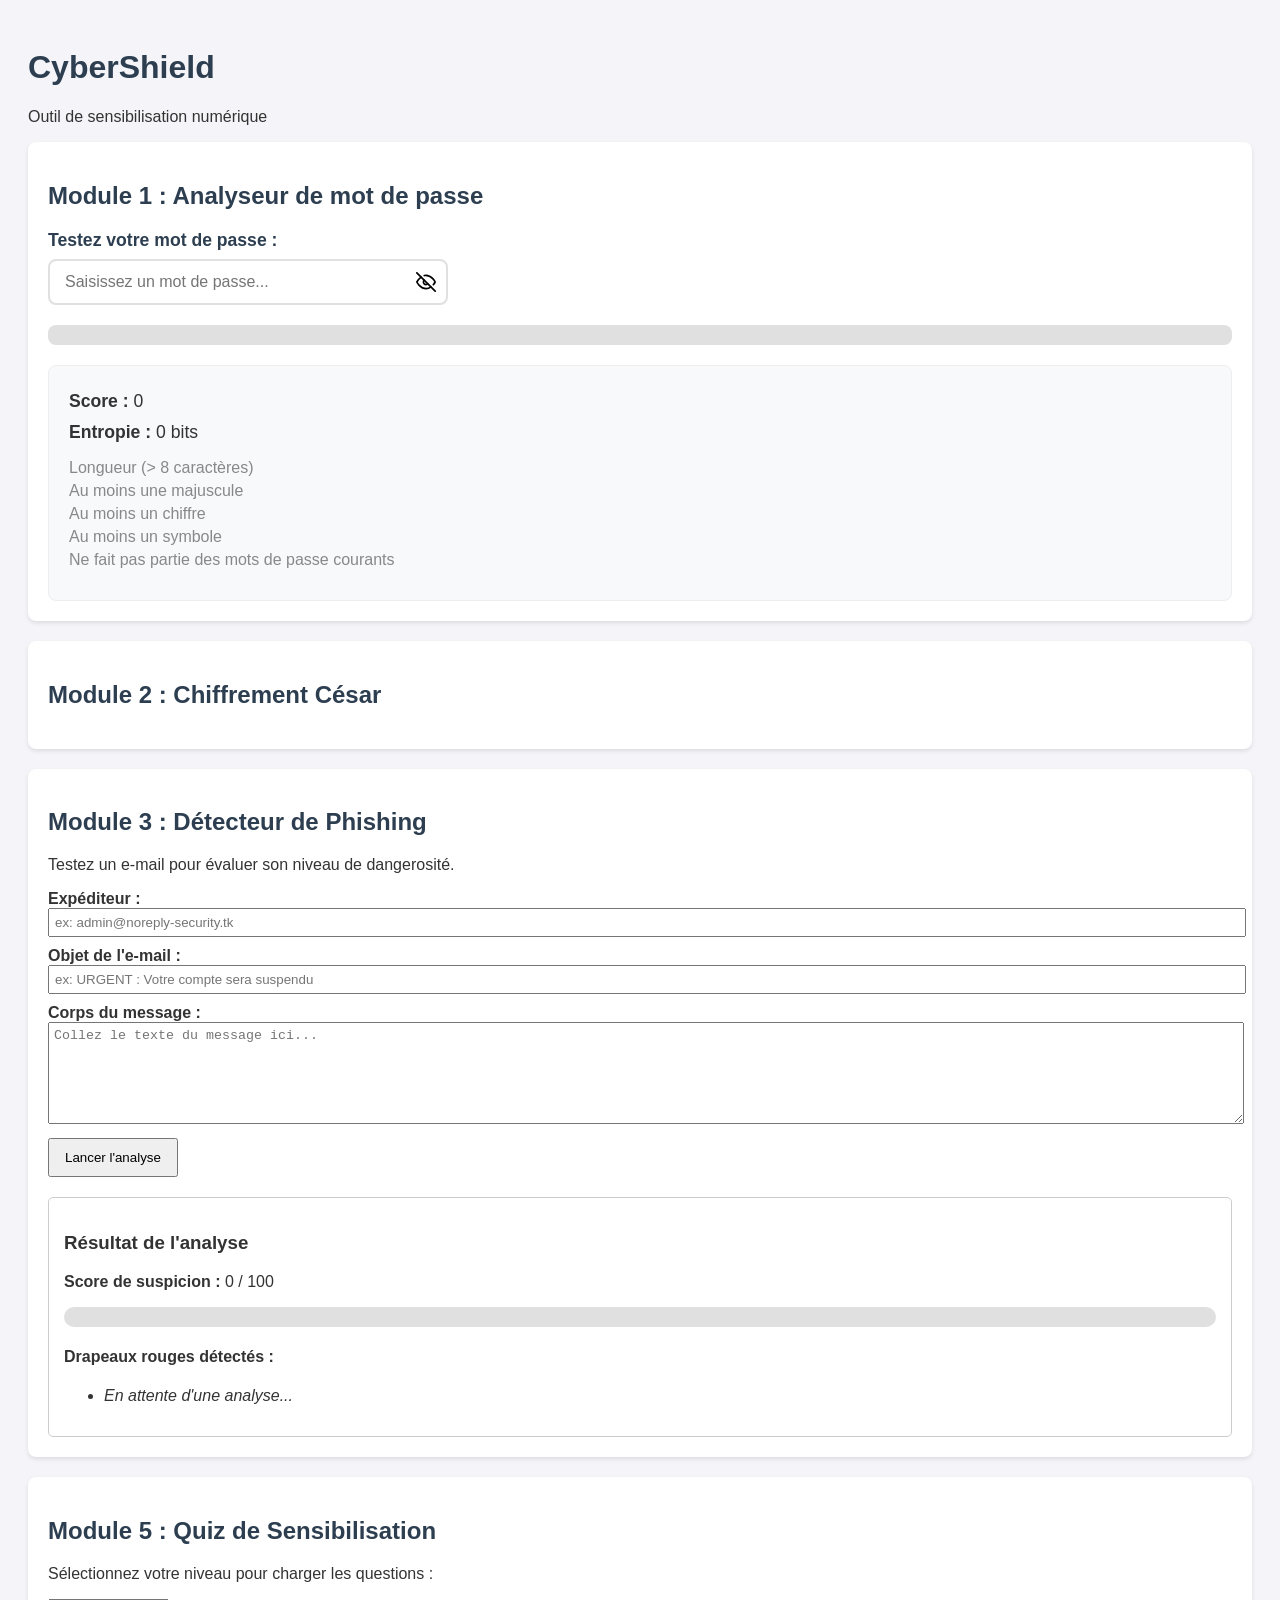
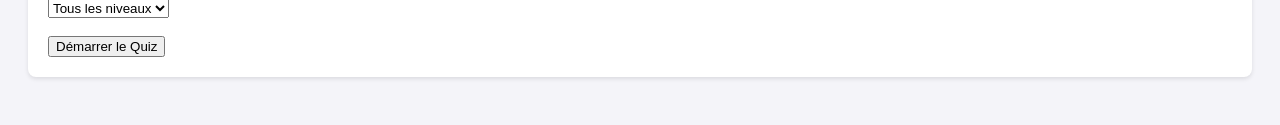
==== cybershield/index.html @ 8e313cd0 "push" ====
<!DOCTYPE html>
<html lang="fr">
<head>
    <meta charset="UTF-8">
    <meta name="viewport" content="width=device-width, initial-scale=1.0">
    <title>CyberShield - Projet Cybersécurité</title>
    <link rel="stylesheet" href="style.css">
</head>
<body>
    <header>
        <h1>CyberShield</h1>
        <p>Outil de sensibilisation numérique</p>
    </header>

    <main>
        <section id="module-password">
            <h2>Module 1 : Analyseur de mot de passe</h2>

<div class="input-group">
    <label for="password-input">Testez votre mot de passe :</label>
    <div class="password-wrapper">
        <input type="password" id="password-input" placeholder="Saisissez un mot de passe...">
        <button type="button" id="toggle-password" title="Afficher/Masquer le mot de passe">
    <svg id="icon-eye-closed" xmlns="http://www.w3.org/2000/svg" width="20" height="20" viewBox="0 0 24 24" fill="none" stroke="black" stroke-width="2" stroke-linecap="round" stroke-linejoin="round">
        <path d="M17.94 17.94A10.07 10.07 0 0 1 12 20c-7 0-11-8-11-8a18.45 18.45 0 0 1 5.06-5.94M9.9 4.24A9.12 9.12 0 0 1 12 4c7 0 11 8 11 8a18.5 18.5 0 0 1-2.16 3.19m-6.72-1.07a3 3 0 1 1-4.24-4.24"></path>
        <line x1="1" y1="1" x2="23" y2="23"></line>
    </svg>
    <svg id="icon-eye-open" class="hidden" xmlns="http://www.w3.org/2000/svg" width="20" height="20" viewBox="0 0 24 24" fill="none" stroke="black" stroke-width="2" stroke-linecap="round" stroke-linejoin="round">
        <path d="M1 12s4-8 11-8 11 8 11 8-4 8-11 8-11-8-11-8z"></path>
        <circle cx="12" cy="12" r="3"></circle>
    </svg>
</button>
    </div>
</div>

<div class="progress-container">
    <div id="password-progress" class="progress-bar"></div>
</div>

<div id="password-feedback">
    <p><strong>Score :</strong> <span id="score-display">0</span></p>
    <p><strong>Entropie :</strong> <span id="entropy-display">0</span> bits</p> <ul id="criteria-list">
        <li id="crit-length">Longueur (> 8 caractères)</li>
        <li id="crit-uppercase">Au moins une majuscule</li>
        <li id="crit-number">Au moins un chiffre</li>
        <li id="crit-symbol">Au moins un symbole</li>
        <li id="crit-blacklist">Ne fait pas partie des mots de passe courants</li>
    </ul>
</div>
            </section>

        <section id="module-cipher">
            <h2>Module 2 : Chiffrement César</h2>
            </section>

        <section id="module-phishing">
    <h2>Module 3 : Détecteur de Phishing</h2>
    <p>Testez un e-mail pour évaluer son niveau de dangerosité.</p>

    <div class="phishing-inputs">
        <div style="margin-bottom: 10px;">
            <label for="email-sender"><strong>Expéditeur :</strong></label><br>
            <input type="email" id="email-sender" placeholder="ex: admin@noreply-security.tk" style="width: 100%; padding: 5px;">
        </div>

        <div style="margin-bottom: 10px;">
            <label for="email-subject"><strong>Objet de l'e-mail :</strong></label><br>
            <input type="text" id="email-subject" placeholder="ex: URGENT : Votre compte sera suspendu" style="width: 100%; padding: 5px;">
        </div>

        <div style="margin-bottom: 10px;">
            <label for="email-body"><strong>Corps du message :</strong></label><br>
            <textarea id="email-body" rows="6" placeholder="Collez le texte du message ici..." style="width: 100%; padding: 5px;"></textarea>
        </div>

        <button id="btn-analyze-phishing" style="padding: 10px 15px; cursor: pointer;">Lancer l'analyse</button>
    </div>

    <div id="phishing-result" style="margin-top: 20px; padding: 15px; border: 1px solid #ccc; border-radius: 5px;">
        <h3>Résultat de l'analyse</h3>
        
        <p><strong>Score de suspicion :</strong> <span id="phishing-score-display">0</span> / 100</p>
        
        <div style="width: 100%; background-color: #e0e0e0; height: 20px; border-radius: 10px; margin-bottom: 15px;">
            <div id="phishing-score-bar" style="width: 0%; height: 100%; background-color: green; border-radius: 10px; transition: width 0.3s;"></div>
        </div>

        <h4>Drapeaux rouges détectés :</h4>
        <ul id="phishing-reasons-list">
            <li><em>En attente d'une analyse...</em></li>
        </ul>
    </div>
</section>

            <section id="module-quiz">
    <h2>Module 5 : Quiz de Sensibilisation</h2>
    
    <div id="quiz-setup">
        <p>Sélectionnez votre niveau pour charger les questions :</p>
        <select id="difficulty-select">
            <option value="tous">Tous les niveaux</option>
            <option value="facile">Facile</option>
            <option value="moyen">Moyen</option>
            <option value="difficile">Difficile</option>
        </select>
        <br><br>
        <button id="start-btn">Démarrer le Quiz</button>
    </div>

    <div id="quiz-game-area" style="display:none; border: 2px solid #333; padding: 20px; margin-top: 20px;">
        <div id="timer-display" style="font-weight: bold; font-size: 1.2em;">Temps : 15s</div>
        <h3 id="quiz-question">Chargement...</h3>
        <div id="quiz-options">
            </div>
    </div>

    <div id="quiz-results" style="display:none; background: #f0f0f0; padding: 20px; margin-top: 20px;">
        <h3>Résultat Final : <span id="final-score">0</span> pts</h3>
        <p id="recommendations" style="font-style: italic; color: blue;"></p>
        <h4>Top 5 des scores :</h4>
        <ul id="score-history"></ul>
        <button onclick="location.reload()">Recommencer</button>
    </div>
</section>
    </main>

    <script src="js/app.js"></script>
    <script src="js/password.js"></script>
    <script src="js/cipher.js"></script>
    <script src="js/phishing.js"></script>
</body>
</html>
---- cybershield/style.css ----
/* --- STYLES GÉNÉRAUX --- */
body {
    font-family: Arial, sans-serif;
    background-color: #f4f4f9;
    color: #333;
    padding: 20px;
}

section {
    background: white;
    padding: 20px;
    margin-bottom: 20px;
    border-radius: 8px;
    box-shadow: 0 2px 4px rgba(0,0,0,0.1);
}

h1, h2 {
    color: #2c3e50;
}

/* --- UTILITAIRES --- */
.hidden {
    display: none; /* Permet de masquer l'icône non utilisée en JS */
}

/* --- MODULE 1 : ANALYSEUR DE MOT DE PASSE --- */

/* Barre de progression [cite: 54] */
.progress-container {
    width: 100%;
    background-color: #e0e0e0;
    border-radius: 8px;
    height: 20px;
    margin: 15px 0;
    overflow: hidden;
}

.progress-bar {
    height: 100%;
    width: 0%; 
    transition: width 0.3s ease, background-color 0.3s ease;
}

/* Couleurs de la barre demandées par le sujet [cite: 54] */
.bg-red { background-color: #ff4d4d; }
.bg-orange { background-color: #ffa500; }
.bg-green { background-color: #4caf50; }

/* Interface de saisie */
.input-group {
    display: flex;
    flex-direction: column; 
    margin-bottom: 20px;
}

.input-group label {
    font-weight: bold;
    margin-bottom: 8px;
    color: #2c3e50;
    font-size: 1.1rem;
}

.password-wrapper {
    position: relative;
    width: 100%;
    max-width: 400px;
}

#password-input {
    width: 100%; 
    padding: 12px 40px 12px 15px; /* Espace à droite pour l'icône */
    font-size: 16px;
    border: 2px solid #e0e0e0;
    border-radius: 8px;
    transition: all 0.3s ease;
    box-sizing: border-box; /* Évite que le padding n'élargisse le champ */
}

#password-input:focus {
    outline: none;
    border-color: #3498db;
    box-shadow: 0 0 8px rgba(52, 152, 219, 0.3);
}

/* Bouton de l'œil (SVG) */
#toggle-password {
    position: absolute;
    right: 12px;
    top: 50%;
    transform: translateY(-50%);
    background: none;
    border: none;
    cursor: pointer;
    display: flex;
    align-items: center;
    justify-content: center;
    padding: 0;
}

#toggle-password svg {
    stroke: #000; /* Force l'icône en noir pur */
    transition: stroke 0.2s;
}

#toggle-password:hover svg {
    stroke: #3498db; /* Devient bleu au survol */
}

/* Zone de résultats et critères  */
#password-feedback {
    margin-top: 20px;
    background-color: #f8f9fa;
    padding: 15px 20px;
    border-radius: 8px;
    border: 1px solid #eee;
}

#password-feedback p {
    margin: 10px 0;
    font-size: 1.1rem;
}

#criteria-list {
    list-style-type: none;
    padding: 0;
}

#criteria-list li {
    color: #888;
    margin-bottom: 5px;
    transition: color 0.3s;
}

/* Validation visuelle des critères  */
#criteria-list li.valid {
    color: #4caf50;
    font-weight: bold;
}

/* --- MODULE 4 : DASHBOARD DE VEILLE --- */
.dashboard-header {
    display: flex;
    justify-content: space-between;
    align-items: center;
    flex-wrap: wrap;
    gap: 15px;
    margin-bottom: 20px;
    padding: 15px;
    background-color: #f8f9fa;
    border-radius: 8px;
    border: 1px solid #eee;
}

.alert-level {
    font-weight: bold;
    font-size: 1.1rem;
}

.badge {
    padding: 5px 10px;
    border-radius: 12px;
    color: white;
    font-size: 0.9rem;
    margin-left: 10px;
}

/* Zone de filtres et recherche */
.dashboard-controls {
    display: flex;
    gap: 10px;
}

.dashboard-controls input, .dashboard-controls select {
    padding: 8px 12px;
    border: 1px solid #ccc;
    border-radius: 4px;
    font-size: 14px;
}

/* Grille des articles */
.news-grid {
    display: grid;
    grid-template-columns: repeat(auto-fill, minmax(300px, 1fr));
    gap: 20px;
}

/* Style d'une "carte" article (générée plus tard en JS) */
.news-card {
    border: 1px solid #e0e0e0;
    border-radius: 8px;
    padding: 15px;
    background: white;
    box-shadow: 0 2px 5px rgba(0,0,0,0.05);
    display: flex;
    flex-direction: column;
}

.news-card h3 {
    font-size: 1.1rem;
    margin-top: 0;
    color: #2c3e50;
}

.news-meta {
    font-size: 0.85rem;
    color: #7f8c8d;
    margin-bottom: 10px;
    display: flex;
    justify-content: space-between;
}

.news-card p {
    font-size: 0.95rem;
    color: #555;
    flex-grow: 1; /* Permet d'aligner les liens en bas */
}

.news-card a {
    display: inline-block;
    margin-top: 10px;
    color: #3498db;
    text-decoration: none;
    font-weight: bold;
}

/* Badge "Nouveau" pour les articles récents (Bonus Module 4) */
.badge-new {
    background-color: #e74c3c;
    color: white;
    padding: 3px 8px;
    border-radius: 12px;
    font-size: 0.75rem;
    font-weight: bold;
    margin-left: 10px;
    vertical-align: middle;
    display: inline-block;
}
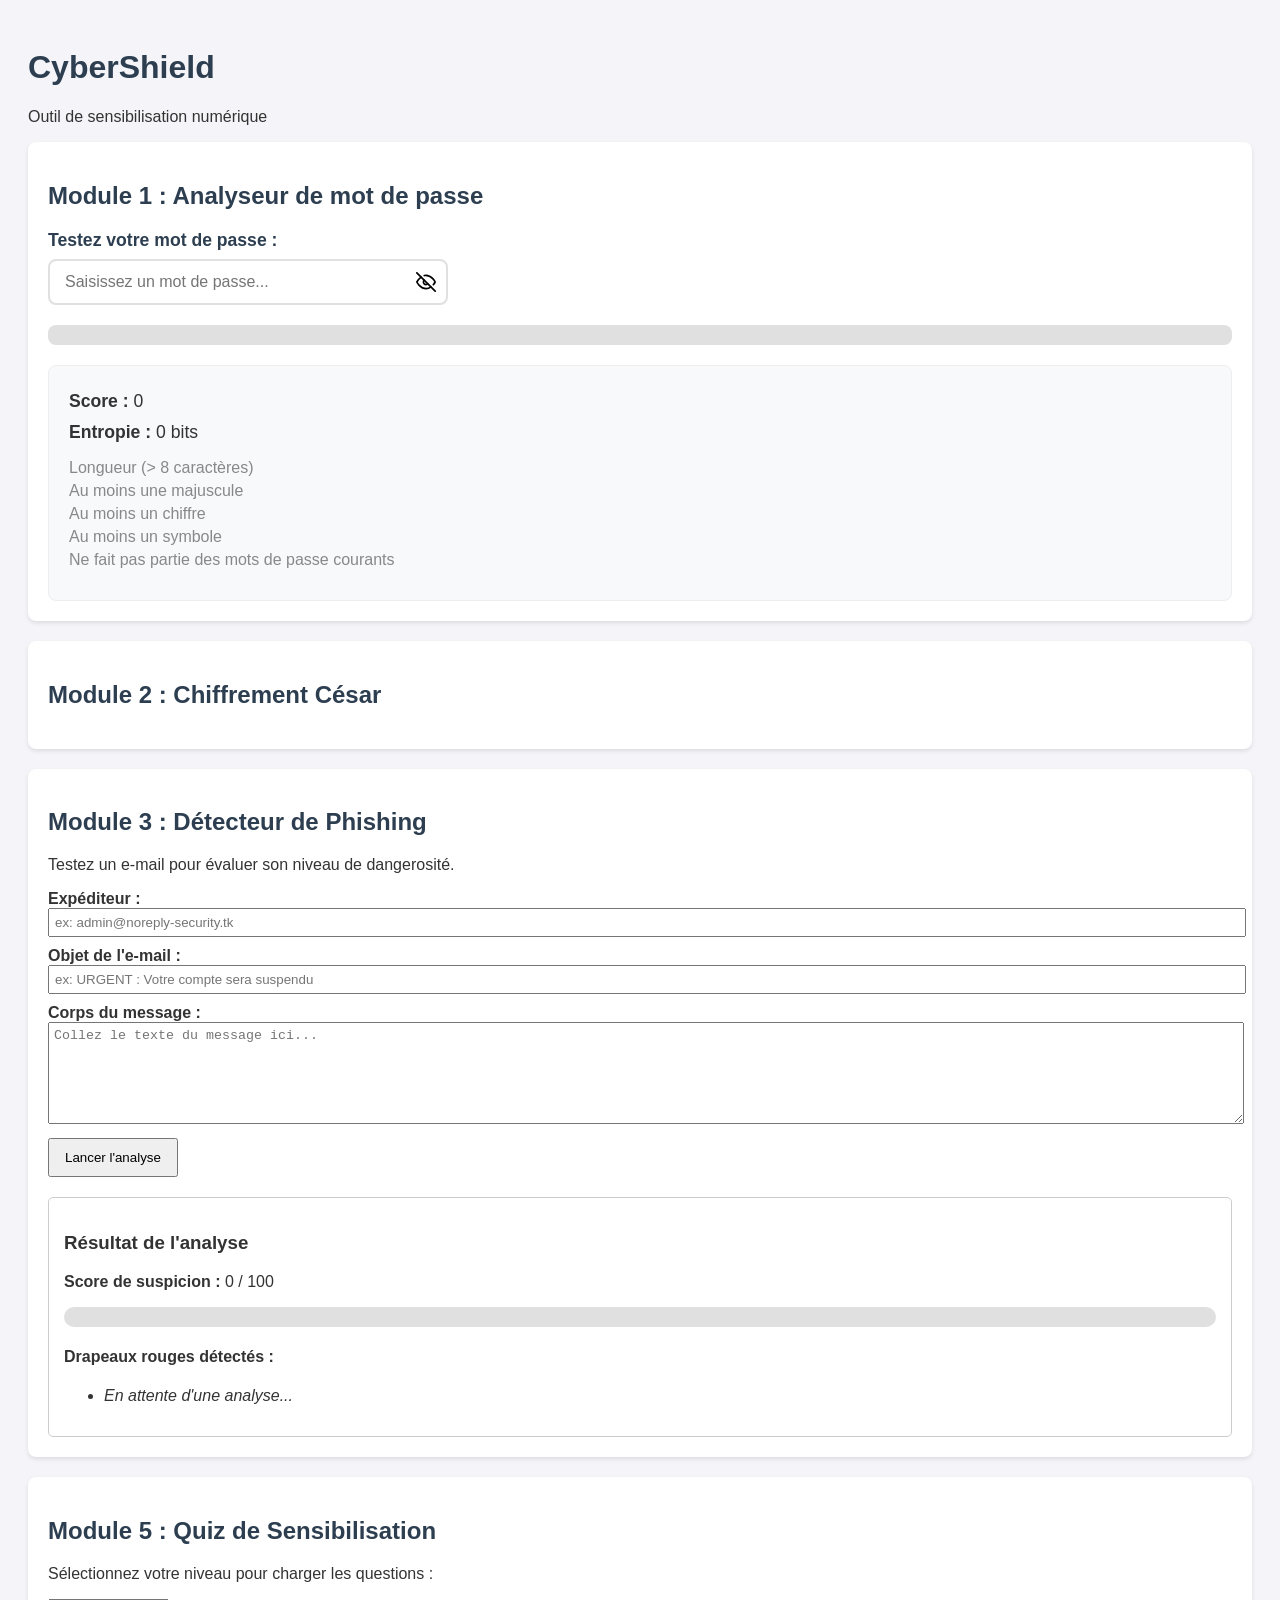
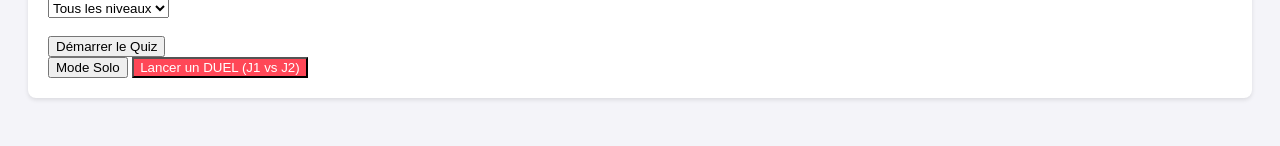
==== commit df3544ec: "push" ====
--- a/cybershield/index.html
+++ b/cybershield/index.html
@@ -114,6 +114,13 @@
             </div>
     </div>
 
+    <div id="quiz-setup">
+    <button id="start-btn">Mode Solo</button>
+    <button onclick="startDuel(document.getElementById('difficulty-select').value)" style="background-color: #ff4757; color: white;">
+        Lancer un DUEL (J1 vs J2)
+    </button>
+</div>
+
     <div id="quiz-results" style="display:none; background: #f0f0f0; padding: 20px; margin-top: 20px;">
         <h3>Résultat Final : <span id="final-score">0</span> pts</h3>
         <p id="recommendations" style="font-style: italic; color: blue;"></p>
@@ -127,6 +134,8 @@
     <script src="js/app.js"></script>
     <script src="js/password.js"></script>
     <script src="js/cipher.js"></script>
-    <script src="js/phishing.js"></script>
+    <script src="js/phishingg.js"></script>
+    <script src="js/quiz-data.js"></script>
+<script src="js/quiz.js"></script>
 </body>
 </html>
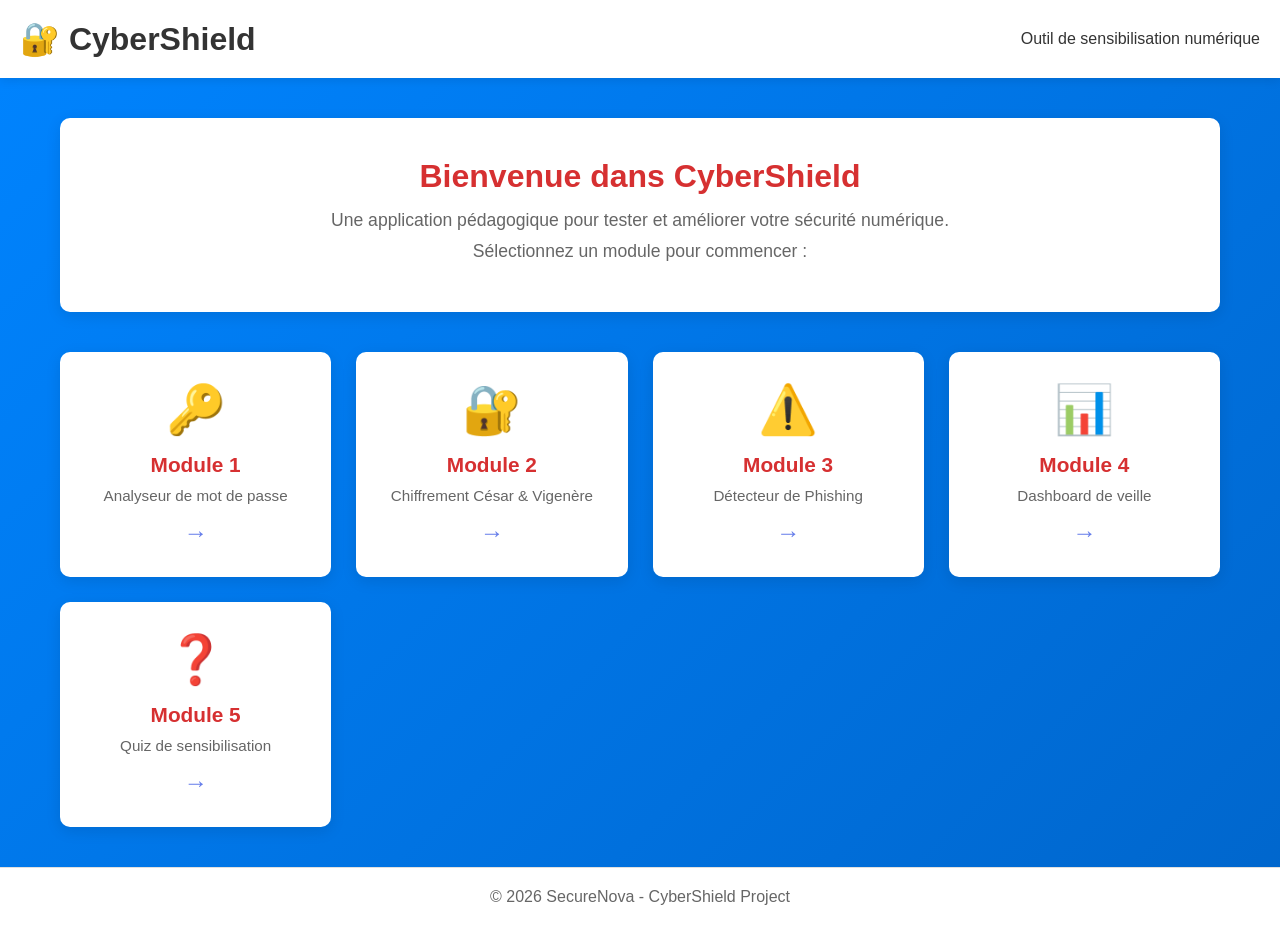
==== commit a2d31f8f: "Changing the visual and adding cipher html" ====
--- a/cybershield/index.html
+++ b/cybershield/index.html
@@ -3,139 +3,62 @@
 <head>
     <meta charset="UTF-8">
     <meta name="viewport" content="width=device-width, initial-scale=1.0">
-    <title>CyberShield - Projet Cybersécurité</title>
+    <title>CyberShield - Accueil</title>
     <link rel="stylesheet" href="style.css">
 </head>
 <body>
     <header>
-        <h1>CyberShield</h1>
+        <h1>🔐 CyberShield</h1>
         <p>Outil de sensibilisation numérique</p>
     </header>
 
-    <main>
-        <section id="module-password">
-            <h2>Module 1 : Analyseur de mot de passe</h2>
+    <main class="home-container">
+        <section class="welcome-section">
+            <h2>Bienvenue dans CyberShield</h2>
+            <p>Une application pédagogique pour tester et améliorer votre sécurité numérique.</p>
+            <p>Sélectionnez un module pour commencer :</p>
+        </section>
 
-<div class="input-group">
-    <label for="password-input">Testez votre mot de passe :</label>
-    <div class="password-wrapper">
-        <input type="password" id="password-input" placeholder="Saisissez un mot de passe...">
-        <button type="button" id="toggle-password" title="Afficher/Masquer le mot de passe">
-    <svg id="icon-eye-closed" xmlns="http://www.w3.org/2000/svg" width="20" height="20" viewBox="0 0 24 24" fill="none" stroke="black" stroke-width="2" stroke-linecap="round" stroke-linejoin="round">
-        <path d="M17.94 17.94A10.07 10.07 0 0 1 12 20c-7 0-11-8-11-8a18.45 18.45 0 0 1 5.06-5.94M9.9 4.24A9.12 9.12 0 0 1 12 4c7 0 11 8 11 8a18.5 18.5 0 0 1-2.16 3.19m-6.72-1.07a3 3 0 1 1-4.24-4.24"></path>
-        <line x1="1" y1="1" x2="23" y2="23"></line>
-    </svg>
-    <svg id="icon-eye-open" class="hidden" xmlns="http://www.w3.org/2000/svg" width="20" height="20" viewBox="0 0 24 24" fill="none" stroke="black" stroke-width="2" stroke-linecap="round" stroke-linejoin="round">
-        <path d="M1 12s4-8 11-8 11 8 11 8-4 8-11 8-11-8-11-8z"></path>
-        <circle cx="12" cy="12" r="3"></circle>
-    </svg>
-</button>
-    </div>
-</div>
+        <section class="modules-grid">
+            <a href="password.html" class="module-card">
+                <div class="module-icon">🔑</div>
+                <h3>Module 1</h3>
+                <p>Analyseur de mot de passe</p>
+                <span class="module-arrow">→</span>
+            </a>
 
-<div class="progress-container">
-    <div id="password-progress" class="progress-bar"></div>
-</div>
+            <a href="cipher.html" class="module-card">
+                <div class="module-icon">🔐</div>
+                <h3>Module 2</h3>
+                <p>Chiffrement César & Vigenère</p>
+                <span class="module-arrow">→</span>
+            </a>
 
-<div id="password-feedback">
-    <p><strong>Score :</strong> <span id="score-display">0</span></p>
-    <p><strong>Entropie :</strong> <span id="entropy-display">0</span> bits</p> <ul id="criteria-list">
-        <li id="crit-length">Longueur (> 8 caractères)</li>
-        <li id="crit-uppercase">Au moins une majuscule</li>
-        <li id="crit-number">Au moins un chiffre</li>
-        <li id="crit-symbol">Au moins un symbole</li>
-        <li id="crit-blacklist">Ne fait pas partie des mots de passe courants</li>
-    </ul>
-</div>
-            </section>
+            <a href="phishing.html" class="module-card">
+                <div class="module-icon">⚠️</div>
+                <h3>Module 3</h3>
+                <p>Détecteur de Phishing</p>
+                <span class="module-arrow">→</span>
+            </a>
 
-        <section id="module-cipher">
-            <h2>Module 2 : Chiffrement César</h2>
-            </section>
+            <a href="dashboard.html" class="module-card">
+                <div class="module-icon">📊</div>
+                <h3>Module 4</h3>
+                <p>Dashboard de veille</p>
+                <span class="module-arrow">→</span>
+            </a>
 
-        <section id="module-phishing">
-    <h2>Module 3 : Détecteur de Phishing</h2>
-    <p>Testez un e-mail pour évaluer son niveau de dangerosité.</p>
-
-    <div class="phishing-inputs">
-        <div style="margin-bottom: 10px;">
-            <label for="email-sender"><strong>Expéditeur :</strong></label><br>
-            <input type="email" id="email-sender" placeholder="ex: admin@noreply-security.tk" style="width: 100%; padding: 5px;">
-        </div>
-
-        <div style="margin-bottom: 10px;">
-            <label for="email-subject"><strong>Objet de l'e-mail :</strong></label><br>
-            <input type="text" id="email-subject" placeholder="ex: URGENT : Votre compte sera suspendu" style="width: 100%; padding: 5px;">
-        </div>
-
-        <div style="margin-bottom: 10px;">
-            <label for="email-body"><strong>Corps du message :</strong></label><br>
-            <textarea id="email-body" rows="6" placeholder="Collez le texte du message ici..." style="width: 100%; padding: 5px;"></textarea>
-        </div>
-
-        <button id="btn-analyze-phishing" style="padding: 10px 15px; cursor: pointer;">Lancer l'analyse</button>
-    </div>
-
-    <div id="phishing-result" style="margin-top: 20px; padding: 15px; border: 1px solid #ccc; border-radius: 5px;">
-        <h3>Résultat de l'analyse</h3>
-        
-        <p><strong>Score de suspicion :</strong> <span id="phishing-score-display">0</span> / 100</p>
-        
-        <div style="width: 100%; background-color: #e0e0e0; height: 20px; border-radius: 10px; margin-bottom: 15px;">
-            <div id="phishing-score-bar" style="width: 0%; height: 100%; background-color: green; border-radius: 10px; transition: width 0.3s;"></div>
-        </div>
-
-        <h4>Drapeaux rouges détectés :</h4>
-        <ul id="phishing-reasons-list">
-            <li><em>En attente d'une analyse...</em></li>
-        </ul>
-    </div>
-</section>
-
-            <section id="module-quiz">
-    <h2>Module 5 : Quiz de Sensibilisation</h2>
-    
-    <div id="quiz-setup">
-        <p>Sélectionnez votre niveau pour charger les questions :</p>
-        <select id="difficulty-select">
-            <option value="tous">Tous les niveaux</option>
-            <option value="facile">Facile</option>
-            <option value="moyen">Moyen</option>
-            <option value="difficile">Difficile</option>
-        </select>
-        <br><br>
-        <button id="start-btn">Démarrer le Quiz</button>
-    </div>
-
-    <div id="quiz-game-area" style="display:none; border: 2px solid #333; padding: 20px; margin-top: 20px;">
-        <div id="timer-display" style="font-weight: bold; font-size: 1.2em;">Temps : 15s</div>
-        <h3 id="quiz-question">Chargement...</h3>
-        <div id="quiz-options">
-            </div>
-    </div>
-
-    <div id="quiz-setup">
-    <button id="start-btn">Mode Solo</button>
-    <button onclick="startDuel(document.getElementById('difficulty-select').value)" style="background-color: #ff4757; color: white;">
-        Lancer un DUEL (J1 vs J2)
-    </button>
-</div>
-
-    <div id="quiz-results" style="display:none; background: #f0f0f0; padding: 20px; margin-top: 20px;">
-        <h3>Résultat Final : <span id="final-score">0</span> pts</h3>
-        <p id="recommendations" style="font-style: italic; color: blue;"></p>
-        <h4>Top 5 des scores :</h4>
-        <ul id="score-history"></ul>
-        <button onclick="location.reload()">Recommencer</button>
-    </div>
-</section>
+            <a href="quiz.html" class="module-card">
+                <div class="module-icon">❓</div>
+                <h3>Module 5</h3>
+                <p>Quiz de sensibilisation</p>
+                <span class="module-arrow">→</span>
+            </a>
+        </section>
     </main>
 
-    <script src="js/app.js"></script>
-    <script src="js/password.js"></script>
-    <script src="js/cipher.js"></script>
-    <script src="js/phishingg.js"></script>
-    <script src="js/quiz-data.js"></script>
-<script src="js/quiz.js"></script>
+    <footer>
+        <p>&copy; 2026 SecureNova - CyberShield Project</p>
+    </footer>
 </body>
 </html>
--- a/cybershield/style.css
+++ b/cybershield/style.css
@@ -1,237 +1,518 @@
-/* --- STYLES GÉNÉRAUX --- */
+* {
+    margin: 0;
+    padding: 0;
+    box-sizing: border-box;
+}
+
 body {
-    font-family: Arial, sans-serif;
-    background-color: #f4f4f9;
+    font-family: 'Segoe UI', Tahoma, Geneva, Verdana, sans-serif;
+    background: linear-gradient(135deg, #0084ff 0%, #0066cc 100%);
     color: #333;
+    min-height: 100vh;
+    display: flex;
+    flex-direction: column;
+}
+
+/* ========== HEADER ========== */
+header {
+    background: white;
+    box-shadow: 0 2px 10px rgba(0,0,0,0.1);
     padding: 20px;
-}
-
-section {
-    background: white;
-    padding: 20px;
-    margin-bottom: 20px;
+    display: flex;
+    justify-content: space-between;
+    align-items: center;
+    flex-wrap: wrap;
+    gap: 20px;
+}
+
+.header-content h1 {
+    color: #d63031;
+    font-size: 2.5em;
+    margin-bottom: 5px;
+}
+
+.header-content p {
+    color: #666;
+    font-size: 0.95em;
+}
+
+.btn-home {
+    padding: 10px 20px;
+    background-color: #667eea;
+    color: white;
+    text-decoration: none;
+    border-radius: 5px;
+    transition: all 0.3s ease;
+    font-weight: bold;
+}
+
+.btn-home:hover {
+    background-color: #764ba2;
+    transform: translateY(-2px);
+}
+
+/* ========== MAIN ========== */
+main {
+    flex: 1;
+    padding: 40px 20px;
+    max-width: 1200px;
+    margin: 0 auto;
+    width: 100%;
+}
+
+/* ========== HOME PAGE ========== */
+.home-container {
+    animation: fadeIn 0.5s ease-in;
+}
+
+.welcome-section {
+    background: white;
+    padding: 40px;
+    border-radius: 10px;
+    text-align: center;
+    margin-bottom: 40px;
+    box-shadow: 0 4px 15px rgba(0,0,0,0.1);
+}
+
+.welcome-section h2 {
+    color: #d63031;
+    font-size: 2em;
+    margin-bottom: 15px;
+}
+
+.welcome-section p {
+    color: #666;
+    font-size: 1.1em;
+    margin-bottom: 10px;
+}
+
+.modules-grid {
+    display: grid;
+    grid-template-columns: repeat(auto-fit, minmax(250px, 1fr));
+    gap: 25px;
+}
+
+.module-card {
+    background: white;
+    padding: 30px;
+    border-radius: 10px;
+    text-decoration: none;
+    color: inherit;
+    box-shadow: 0 4px 15px rgba(0,0,0,0.1);
+    transition: all 0.3s ease;
+    display: flex;
+    flex-direction: column;
+    align-items: center;
+    text-align: center;
+    position: relative;
+    overflow: hidden;
+}
+
+.module-card::before {
+    content: '';
+    position: absolute;
+    top: 0;
+    left: -100%;
+    width: 100%;
+    height: 100%;
+    background: linear-gradient(90deg, transparent, rgba(255,255,255,0.3), transparent);
+    transition: left 0.5s ease;
+}
+
+.module-card:hover {
+    transform: translateY(-10px);
+    box-shadow: 0 8px 25px rgba(0,0,0,0.15);
+}
+
+.module-card:hover::before {
+    left: 100%;
+}
+
+.module-icon {
+    font-size: 3em;
+    margin-bottom: 15px;
+}
+
+.module-card h3 {
+    color: #d63031;
+    margin-bottom: 10px;
+    font-size: 1.3em;
+}
+
+.module-card p {
+    color: #666;
+    font-size: 0.95em;
+    margin-bottom: 15px;
+}
+
+.module-arrow {
+    color: #667eea;
+    font-size: 1.5em;
+    font-weight: bold;
+    transition: transform 0.3s ease;
+}
+
+.module-card:hover .module-arrow {
+    transform: translateX(5px);
+}
+
+/* ========== MODULE PAGE ========== */
+.module-container {
+    background: white;
+    padding: 40px;
+    border-radius: 10px;
+    box-shadow: 0 4px 15px rgba(0,0,0,0.1);
+    animation: slideUp 0.5s ease-in;
+}
+
+.module-container h2 {
+    color: #d63031;
+    font-size: 2em;
+    margin-bottom: 30px;
+    border-bottom: 3px solid #667eea;
+    padding-bottom: 15px;
+}
+
+/* ========== CIPHER TABS ========== */
+.cipher-tabs {
+    display: flex;
+    gap: 10px;
+    margin-bottom: 30px;
+    border-bottom: 2px solid #e0e0e0;
+}
+
+.tab-btn {
+    padding: 12px 25px;
+    background: transparent;
+    border: none;
+    border-bottom: 3px solid transparent;
+    cursor: pointer;
+    font-size: 1em;
+    font-weight: bold;
+    color: #666;
+    transition: all 0.3s ease;
+}
+
+.tab-btn:hover {
+    color: #667eea;
+}
+
+.tab-btn.active {
+    color: #d63031;
+    border-bottom-color: #d63031;
+}
+
+.tab-content {
+    display: none;
+    animation: fadeIn 0.3s ease-in;
+}
+
+.tab-content.active {
+    display: block;
+}
+
+.tab-content h3 {
+    color: #333;
+    margin-bottom: 15px;
+    font-size: 1.4em;
+}
+
+.tab-content > p {
+    color: #666;
+    margin-bottom: 25px;
+    font-size: 0.95em;
+}
+
+/* ========== FORM GROUPS ========== */
+.input-group,
+.form-group {
+    display: flex;
+    flex-direction: column;
+    margin-bottom: 25px;
+}
+
+.input-group label,
+.form-group label {
+    font-weight: bold;
+    margin-bottom: 8px;
+    color: #333;
+    font-size: 1em;
+}
+
+#password-input,
+#caesar-message,
+#caesar-shift,
+#vigenere-message,
+#vigenere-key {
+    padding: 12px 15px;
+    font-size: 16px;
+    border: 2px solid #e0e0e0;
     border-radius: 8px;
-    box-shadow: 0 2px 4px rgba(0,0,0,0.1);
-}
-
-h1, h2 {
-    color: #2c3e50;
-}
-
-/* --- UTILITAIRES --- */
-.hidden {
-    display: none; /* Permet de masquer l'icône non utilisée en JS */
-}
-
-/* --- MODULE 1 : ANALYSEUR DE MOT DE PASSE --- */
-
-/* Barre de progression [cite: 54] */
+    transition: all 0.3s ease;
+    font-family: inherit;
+}
+
+#password-input:focus,
+#caesar-message:focus,
+#caesar-shift:focus,
+#vigenere-message:focus,
+#vigenere-key:focus {
+    outline: none;
+    border-color: #667eea;
+    box-shadow: 0 0 8px rgba(102, 126, 234, 0.3);
+}
+
+textarea {
+    resize: vertical;
+    min-height: 100px;
+}
+
+/* ========== PROGRESS BAR ========== */
 .progress-container {
     width: 100%;
     background-color: #e0e0e0;
     border-radius: 8px;
-    height: 20px;
-    margin: 15px 0;
+    height: 25px;
+    margin: 20px 0;
     overflow: hidden;
 }
 
 .progress-bar {
     height: 100%;
-    width: 0%; 
+    width: 0%;
     transition: width 0.3s ease, background-color 0.3s ease;
-}
-
-/* Couleurs de la barre demandées par le sujet [cite: 54] */
-.bg-red { background-color: #ff4d4d; }
-.bg-orange { background-color: #ffa500; }
-.bg-green { background-color: #4caf50; }
-
-/* Interface de saisie */
-.input-group {
+    border-radius: 8px;
+}
+
+.bg-red { background: linear-gradient(90deg, #ff6b6b, #d63031); }
+.bg-orange { background: linear-gradient(90deg, #ffa500, #ff8c00); }
+.bg-green { background: linear-gradient(90deg, #51cf66, #2f9e44); }
+
+/* ========== FEEDBACK & RESULTS ========== */
+#password-feedback,
+.result-box,
+.bruteforce-box {
+    margin-top: 30px;
+    background-color: #f8f9fa;
+    padding: 20px;
+    border-radius: 8px;
+    border-left: 4px solid #667eea;
+}
+
+#password-feedback p,
+.result-box p,
+.bruteforce-box p {
+    margin: 12px 0;
+    font-size: 1em;
+    color: #333;
+}
+
+#password-feedback h4,
+.result-box h4,
+.bruteforce-box h4 {
+    color: #d63031;
+    margin-bottom: 12px;
+    font-size: 1.1em;
+}
+
+#criteria-list {
+    list-style: none;
+    padding: 0;
+    margin-top: 15px;
+}
+
+#criteria-list li {
+    color: #999;
+    margin: 8px 0;
+    padding-left: 20px;
+    position: relative;
+    transition: color 0.3s ease;
+}
+
+#criteria-list li::before {
+    content: '○';
+    position: absolute;
+    left: 0;
+    color: #d63031;
+}
+
+#criteria-list li.valid {
+    color: #27ae60;
+    font-weight: bold;
+}
+
+#criteria-list li.valid::before {
+    content: '✓';
+    color: #27ae60;
+}
+
+#caesar-output,
+#vigenere-output {
+    background: white;
+    padding: 15px;
+    border-radius: 5px;
+    border: 1px solid #ddd;
+    word-break: break-all;
+    font-family: 'Courier New', monospace;
+    min-height: 50px;
+    color: #667eea;
+    font-weight: bold;
+}
+
+/* ========== BUTTONS ========== */
+.button-group {
     display: flex;
-    flex-direction: column; 
-    margin-bottom: 20px;
-}
-
-.input-group label {
-    font-weight: bold;
-    margin-bottom: 8px;
-    color: #2c3e50;
-    font-size: 1.1rem;
-}
-
-.password-wrapper {
-    position: relative;
+    gap: 15px;
+    margin: 20px 0;
+    flex-wrap: wrap;
+}
+
+.btn-action {
+    padding: 12px 25px;
+    border: none;
+    border-radius: 8px;
+    font-size: 1em;
+    font-weight: bold;
+    cursor: pointer;
+    transition: all 0.3s ease;
+    flex: 1;
+    min-width: 150px;
+}
+
+.btn-encrypt {
+    background: linear-gradient(135deg, #667eea, #764ba2);
+    color: white;
+}
+
+.btn-encrypt:hover {
+    transform: translateY(-3px);
+    box-shadow: 0 5px 15px rgba(102, 126, 234, 0.4);
+}
+
+.btn-decrypt {
+    background: linear-gradient(135deg, #f093fb, #f5576c);
+    color: white;
+}
+
+.btn-decrypt:hover {
+    transform: translateY(-3px);
+    box-shadow: 0 5px 15px rgba(245, 87, 108, 0.4);
+}
+
+#caesar-bruteforce-btn {
+    background: linear-gradient(135deg, #4facfe, #00f2fe);
+    color: white;
     width: 100%;
-    max-width: 400px;
-}
-
-#password-input {
-    width: 100%; 
-    padding: 12px 40px 12px 15px; /* Espace à droite pour l'icône */
-    font-size: 16px;
-    border: 2px solid #e0e0e0;
+}
+
+#caesar-bruteforce-btn:hover {
+    transform: translateY(-3px);
+    box-shadow: 0 5px 15px rgba(79, 172, 254, 0.4);
+}
+
+/* ========== BRUTEFORCE RESULTS ========== */
+#caesar-bruteforce-results {
+    margin-top: 20px;
+    display: grid;
+    grid-template-columns: repeat(auto-fit, minmax(250px, 1fr));
+    gap: 15px;
+}
+
+.bruteforce-item {
+    background: white;
+    padding: 15px;
     border-radius: 8px;
-    transition: all 0.3s ease;
-    box-sizing: border-box; /* Évite que le padding n'élargisse le champ */
-}
-
-#password-input:focus {
-    outline: none;
-    border-color: #3498db;
-    box-shadow: 0 0 8px rgba(52, 152, 219, 0.3);
-}
-
-/* Bouton de l'œil (SVG) */
-#toggle-password {
-    position: absolute;
-    right: 12px;
-    top: 50%;
-    transform: translateY(-50%);
-    background: none;
-    border: none;
-    cursor: pointer;
-    display: flex;
-    align-items: center;
-    justify-content: center;
-    padding: 0;
-}
-
-#toggle-password svg {
-    stroke: #000; /* Force l'icône en noir pur */
-    transition: stroke 0.2s;
-}
-
-#toggle-password:hover svg {
-    stroke: #3498db; /* Devient bleu au survol */
-}
-
-/* Zone de résultats et critères  */
-#password-feedback {
-    margin-top: 20px;
-    background-color: #f8f9fa;
-    padding: 15px 20px;
-    border-radius: 8px;
-    border: 1px solid #eee;
-}
-
-#password-feedback p {
-    margin: 10px 0;
-    font-size: 1.1rem;
-}
-
-#criteria-list {
-    list-style-type: none;
-    padding: 0;
-}
-
-#criteria-list li {
-    color: #888;
-    margin-bottom: 5px;
-    transition: color 0.3s;
-}
-
-/* Validation visuelle des critères  */
+    border-left: 4px solid #4facfe;
+    font-family: 'Courier New', monospace;
+    font-size: 0.9em;
+}
+
+.bruteforce-item strong {
+    color: #667eea;
+}
+
+.bruteforce-item code {
+    display: block;
+    margin-top: 8px;
+    word-break: break-all;
+    color: #333;
+}
+
+/* ========== FOOTER ========== */
+footer {
+    background: white;
+    text-align: center;
+    padding: 20px;
+    color: #666;
+    border-top: 1px solid #e0e0e0;
+    margin-top: auto;
+}
+
+footer p {
+    margin: 0;
+}
+
+/* ========== ANIMATIONS ========== */
+@keyframes fadeIn {
+    from {
+        opacity: 0;
+    }
+    to {
+        opacity: 1;
+    }
+}
+
+@keyframes slideUp {
+    from {
+        opacity: 0;
+        transform: translateY(30px);
+    }
+    to {
+        opacity: 1;
+        transform: translateY(0);
+    }
+}
+
+/* ========== RESPONSIVE ========== */
+@media (max-width: 768px) {
+    header {
+        flex-direction: column;
+        text-align: center;
+        gap: 15px;
+    }
+
+    .header-content h1 {
+        font-size: 2em;
+    }
+
+    .module-container {
+        padding: 20px;
+    }
+
+    .button-group {
+        flex-direction: column;
+    }
+
+    .btn-action {
+        min-width: 100%;
+    }
+
+    .modules-grid {
+        grid-template-columns: 1fr;
+    }
+
+    .cipher-tabs {
+        flex-direction: column;
+    }
+
+    .tab-btn {
+        width: 100%;
+        text-align: left;
+    }
+}
+
+/* Cette classe sera ajoutée en JS quand le critère sera respecté */
 #criteria-list li.valid {
     color: #4caf50;
     font-weight: bold;
-}
-
-/* --- MODULE 4 : DASHBOARD DE VEILLE --- */
-.dashboard-header {
-    display: flex;
-    justify-content: space-between;
-    align-items: center;
-    flex-wrap: wrap;
-    gap: 15px;
-    margin-bottom: 20px;
-    padding: 15px;
-    background-color: #f8f9fa;
-    border-radius: 8px;
-    border: 1px solid #eee;
-}
-
-.alert-level {
-    font-weight: bold;
-    font-size: 1.1rem;
-}
-
-.badge {
-    padding: 5px 10px;
-    border-radius: 12px;
-    color: white;
-    font-size: 0.9rem;
-    margin-left: 10px;
-}
-
-/* Zone de filtres et recherche */
-.dashboard-controls {
-    display: flex;
-    gap: 10px;
-}
-
-.dashboard-controls input, .dashboard-controls select {
-    padding: 8px 12px;
-    border: 1px solid #ccc;
-    border-radius: 4px;
-    font-size: 14px;
-}
-
-/* Grille des articles */
-.news-grid {
-    display: grid;
-    grid-template-columns: repeat(auto-fill, minmax(300px, 1fr));
-    gap: 20px;
-}
-
-/* Style d'une "carte" article (générée plus tard en JS) */
-.news-card {
-    border: 1px solid #e0e0e0;
-    border-radius: 8px;
-    padding: 15px;
-    background: white;
-    box-shadow: 0 2px 5px rgba(0,0,0,0.05);
-    display: flex;
-    flex-direction: column;
-}
-
-.news-card h3 {
-    font-size: 1.1rem;
-    margin-top: 0;
-    color: #2c3e50;
-}
-
-.news-meta {
-    font-size: 0.85rem;
-    color: #7f8c8d;
-    margin-bottom: 10px;
-    display: flex;
-    justify-content: space-between;
-}
-
-.news-card p {
-    font-size: 0.95rem;
-    color: #555;
-    flex-grow: 1; /* Permet d'aligner les liens en bas */
-}
-
-.news-card a {
-    display: inline-block;
-    margin-top: 10px;
-    color: #3498db;
-    text-decoration: none;
-    font-weight: bold;
-}
-
-/* Badge "Nouveau" pour les articles récents (Bonus Module 4) */
-.badge-new {
-    background-color: #e74c3c;
-    color: white;
-    padding: 3px 8px;
-    border-radius: 12px;
-    font-size: 0.75rem;
-    font-weight: bold;
-    margin-left: 10px;
-    vertical-align: middle;
-    display: inline-block;
 }
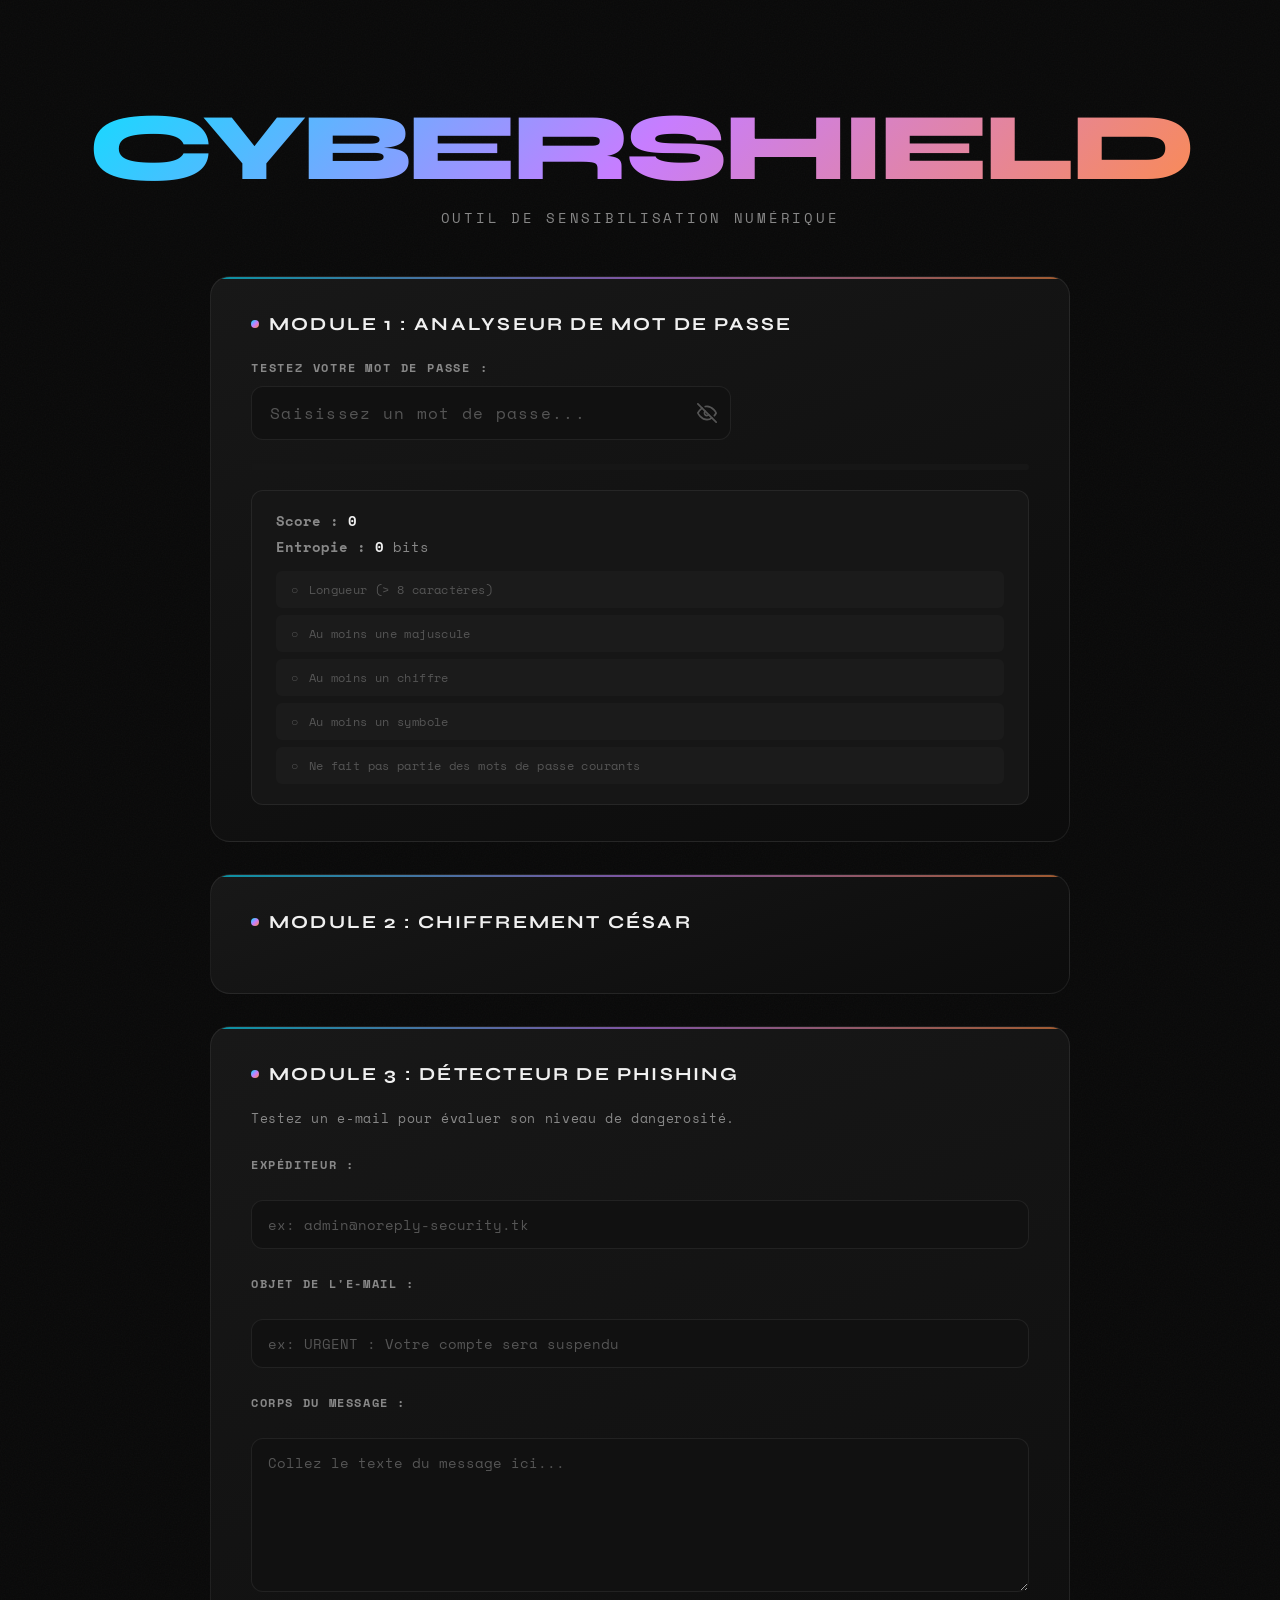
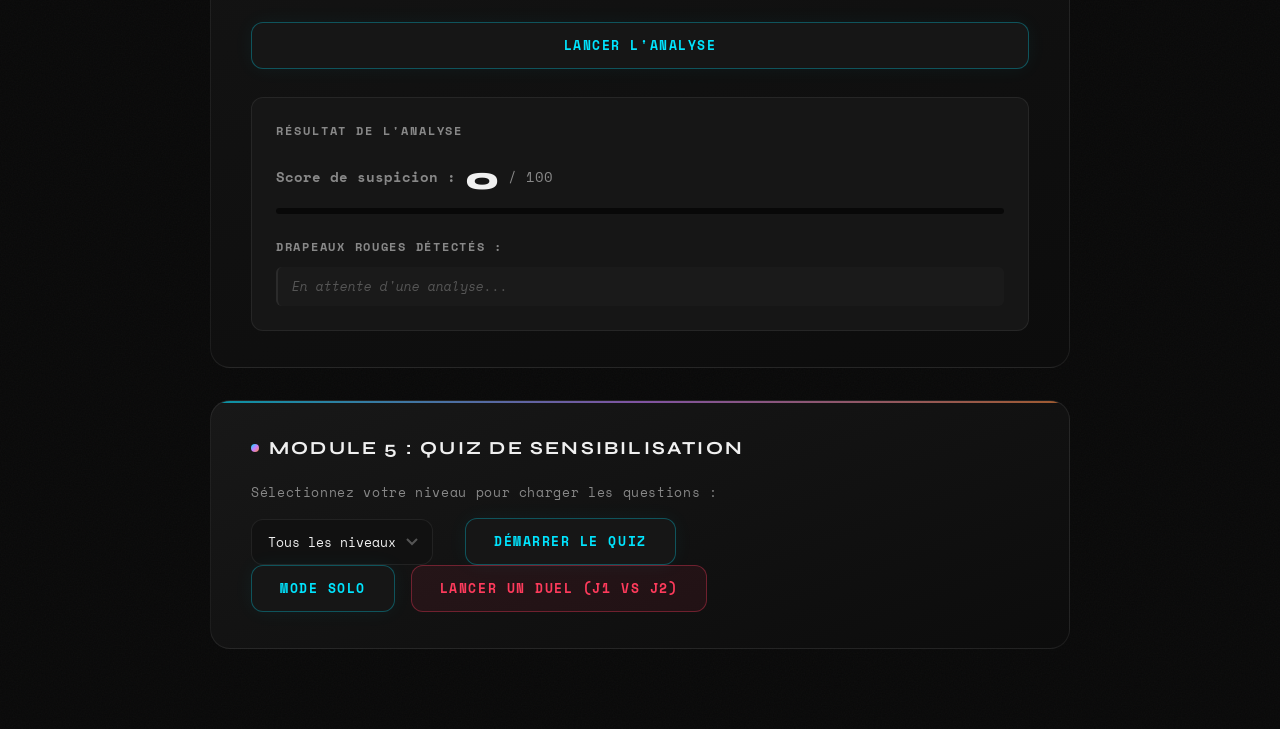
==== commit 7e55e9f1: "Merge pull request #3 from XXXXX-X-XXXXX/module5 Module5" ====
--- a/cybershield/index.html
+++ b/cybershield/index.html
@@ -3,62 +3,139 @@
 <head>
     <meta charset="UTF-8">
     <meta name="viewport" content="width=device-width, initial-scale=1.0">
-    <title>CyberShield - Accueil</title>
+    <title>CyberShield - Projet Cybersécurité</title>
     <link rel="stylesheet" href="style.css">
 </head>
 <body>
     <header>
-        <h1>🔐 CyberShield</h1>
+        <h1>CyberShield</h1>
         <p>Outil de sensibilisation numérique</p>
     </header>
 
-    <main class="home-container">
-        <section class="welcome-section">
-            <h2>Bienvenue dans CyberShield</h2>
-            <p>Une application pédagogique pour tester et améliorer votre sécurité numérique.</p>
-            <p>Sélectionnez un module pour commencer :</p>
-        </section>
+    <main>
+        <section id="module-password">
+            <h2>Module 1 : Analyseur de mot de passe</h2>
 
-        <section class="modules-grid">
-            <a href="password.html" class="module-card">
-                <div class="module-icon">🔑</div>
-                <h3>Module 1</h3>
-                <p>Analyseur de mot de passe</p>
-                <span class="module-arrow">→</span>
-            </a>
+<div class="input-group">
+    <label for="password-input">Testez votre mot de passe :</label>
+    <div class="password-wrapper">
+        <input type="password" id="password-input" placeholder="Saisissez un mot de passe...">
+        <button type="button" id="toggle-password" title="Afficher/Masquer le mot de passe">
+    <svg id="icon-eye-closed" xmlns="http://www.w3.org/2000/svg" width="20" height="20" viewBox="0 0 24 24" fill="none" stroke="black" stroke-width="2" stroke-linecap="round" stroke-linejoin="round">
+        <path d="M17.94 17.94A10.07 10.07 0 0 1 12 20c-7 0-11-8-11-8a18.45 18.45 0 0 1 5.06-5.94M9.9 4.24A9.12 9.12 0 0 1 12 4c7 0 11 8 11 8a18.5 18.5 0 0 1-2.16 3.19m-6.72-1.07a3 3 0 1 1-4.24-4.24"></path>
+        <line x1="1" y1="1" x2="23" y2="23"></line>
+    </svg>
+    <svg id="icon-eye-open" class="hidden" xmlns="http://www.w3.org/2000/svg" width="20" height="20" viewBox="0 0 24 24" fill="none" stroke="black" stroke-width="2" stroke-linecap="round" stroke-linejoin="round">
+        <path d="M1 12s4-8 11-8 11 8 11 8-4 8-11 8-11-8-11-8z"></path>
+        <circle cx="12" cy="12" r="3"></circle>
+    </svg>
+</button>
+    </div>
+</div>
 
-            <a href="cipher.html" class="module-card">
-                <div class="module-icon">🔐</div>
-                <h3>Module 2</h3>
-                <p>Chiffrement César & Vigenère</p>
-                <span class="module-arrow">→</span>
-            </a>
+<div class="progress-container">
+    <div id="password-progress" class="progress-bar"></div>
+</div>
 
-            <a href="phishing.html" class="module-card">
-                <div class="module-icon">⚠️</div>
-                <h3>Module 3</h3>
-                <p>Détecteur de Phishing</p>
-                <span class="module-arrow">→</span>
-            </a>
+<div id="password-feedback">
+    <p><strong>Score :</strong> <span id="score-display">0</span></p>
+    <p><strong>Entropie :</strong> <span id="entropy-display">0</span> bits</p> <ul id="criteria-list">
+        <li id="crit-length">Longueur (> 8 caractères)</li>
+        <li id="crit-uppercase">Au moins une majuscule</li>
+        <li id="crit-number">Au moins un chiffre</li>
+        <li id="crit-symbol">Au moins un symbole</li>
+        <li id="crit-blacklist">Ne fait pas partie des mots de passe courants</li>
+    </ul>
+</div>
+            </section>
 
-            <a href="dashboard.html" class="module-card">
-                <div class="module-icon">📊</div>
-                <h3>Module 4</h3>
-                <p>Dashboard de veille</p>
-                <span class="module-arrow">→</span>
-            </a>
+        <section id="module-cipher">
+            <h2>Module 2 : Chiffrement César</h2>
+            </section>
 
-            <a href="quiz.html" class="module-card">
-                <div class="module-icon">❓</div>
-                <h3>Module 5</h3>
-                <p>Quiz de sensibilisation</p>
-                <span class="module-arrow">→</span>
-            </a>
-        </section>
+        <section id="module-phishing">
+    <h2>Module 3 : Détecteur de Phishing</h2>
+    <p>Testez un e-mail pour évaluer son niveau de dangerosité.</p>
+
+    <div class="phishing-inputs">
+        <div style="margin-bottom: 10px;">
+            <label for="email-sender"><strong>Expéditeur :</strong></label><br>
+            <input type="email" id="email-sender" placeholder="ex: admin@noreply-security.tk" style="width: 100%; padding: 5px;">
+        </div>
+
+        <div style="margin-bottom: 10px;">
+            <label for="email-subject"><strong>Objet de l'e-mail :</strong></label><br>
+            <input type="text" id="email-subject" placeholder="ex: URGENT : Votre compte sera suspendu" style="width: 100%; padding: 5px;">
+        </div>
+
+        <div style="margin-bottom: 10px;">
+            <label for="email-body"><strong>Corps du message :</strong></label><br>
+            <textarea id="email-body" rows="6" placeholder="Collez le texte du message ici..." style="width: 100%; padding: 5px;"></textarea>
+        </div>
+
+        <button id="btn-analyze-phishing" style="padding: 10px 15px; cursor: pointer;">Lancer l'analyse</button>
+    </div>
+
+    <div id="phishing-result" style="margin-top: 20px; padding: 15px; border: 1px solid #ccc; border-radius: 5px;">
+        <h3>Résultat de l'analyse</h3>
+        
+        <p><strong>Score de suspicion :</strong> <span id="phishing-score-display">0</span> / 100</p>
+        
+        <div style="width: 100%; background-color: #e0e0e0; height: 20px; border-radius: 10px; margin-bottom: 15px;">
+            <div id="phishing-score-bar" style="width: 0%; height: 100%; background-color: green; border-radius: 10px; transition: width 0.3s;"></div>
+        </div>
+
+        <h4>Drapeaux rouges détectés :</h4>
+        <ul id="phishing-reasons-list">
+            <li><em>En attente d'une analyse...</em></li>
+        </ul>
+    </div>
+</section>
+
+            <section id="module-quiz">
+    <h2>Module 5 : Quiz de Sensibilisation</h2>
+    
+    <div id="quiz-setup">
+        <p>Sélectionnez votre niveau pour charger les questions :</p>
+        <select id="difficulty-select">
+            <option value="tous">Tous les niveaux</option>
+            <option value="facile">Facile</option>
+            <option value="moyen">Moyen</option>
+            <option value="difficile">Difficile</option>
+        </select>
+        <br><br>
+        <button id="start-btn">Démarrer le Quiz</button>
+    </div>
+
+    <div id="quiz-game-area" style="display:none; border: 2px solid #333; padding: 20px; margin-top: 20px;">
+        <div id="timer-display" style="font-weight: bold; font-size: 1.2em;">Temps : 15s</div>
+        <h3 id="quiz-question">Chargement...</h3>
+        <div id="quiz-options">
+            </div>
+    </div>
+
+    <div id="quiz-setup">
+    <button id="start-btn">Mode Solo</button>
+    <button onclick="startDuel(document.getElementById('difficulty-select').value)" style="background-color: #ff4757; color: white;">
+        Lancer un DUEL (J1 vs J2)
+    </button>
+</div>
+
+    <div id="quiz-results" style="display:none; background: #f0f0f0; padding: 20px; margin-top: 20px;">
+        <h3>Résultat Final : <span id="final-score">0</span> pts</h3>
+        <p id="recommendations" style="font-style: italic; color: blue;"></p>
+        <h4>Top 5 des scores :</h4>
+        <ul id="score-history"></ul>
+        <button onclick="location.reload()">Recommencer</button>
+    </div>
+</section>
     </main>
 
-    <footer>
-        <p>&copy; 2026 SecureNova - CyberShield Project</p>
-    </footer>
+    <script src="js/app.js"></script>
+    <script src="js/password.js"></script>
+    <script src="js/cipher.js"></script>
+    <script src="js/phishingg.js"></script>
+    <script src="js/quiz-data.js"></script>
+<script src="js/quiz.js"></script>
 </body>
 </html>
--- a/cybershield/style.css
+++ b/cybershield/style.css
@@ -1,518 +1,672 @@
-* {
-    margin: 0;
-    padding: 0;
-    box-sizing: border-box;
-}
+/* ================================================================
+   CYBERSHIELD — Design System
+   Inspiré du diapo : fond noir, typographie bold, accents irisés
+   ================================================================ */
+
+@import url('https://fonts.googleapis.com/css2?family=Syne:wght@400;700;800&family=Space+Mono:wght@400;700&display=swap');
+
+/* ── VARIABLES ─────────────────────────────────────────────────── */
+:root {
+  --bg-void:        #080808;
+  --bg-card:        #0f0f0f;
+  --bg-elevated:    #161616;
+  --bg-input:       #111111;
+
+  --border-subtle:  rgba(255,255,255,0.07);
+  --border-glow:    rgba(255,255,255,0.18);
+
+  --text-primary:   #f0f0f0;
+  --text-muted:     #555;
+  --text-dim:       #888;
+
+  /* Accents irisés tirés du visuel */
+  --accent-cyan:    #00e5ff;
+  --accent-violet:  #c77dff;
+  --accent-green:   #39ff88;
+  --accent-orange:  #ff8c42;
+  --accent-red:     #ff3b5c;
+
+  --gradient-iris:  linear-gradient(135deg, var(--accent-cyan) 0%, var(--accent-violet) 50%, var(--accent-orange) 100%);
+  --gradient-card:  linear-gradient(160deg, #181818 0%, #0c0c0c 100%);
+
+  --radius-sm: 6px;
+  --radius-md: 12px;
+  --radius-lg: 20px;
+
+  --font-display: 'Syne', sans-serif;
+  --font-mono:    'Space Mono', monospace;
+
+  --transition: 0.25s cubic-bezier(0.4, 0, 0.2, 1);
+}
+
+/* ── RESET & BASE ───────────────────────────────────────────────── */
+*, *::before, *::after { box-sizing: border-box; margin: 0; padding: 0; }
 
 body {
-    font-family: 'Segoe UI', Tahoma, Geneva, Verdana, sans-serif;
-    background: linear-gradient(135deg, #0084ff 0%, #0066cc 100%);
-    color: #333;
-    min-height: 100vh;
-    display: flex;
-    flex-direction: column;
-}
-
-/* ========== HEADER ========== */
+  font-family: var(--font-display);
+  background-color: var(--bg-void);
+  color: var(--text-primary);
+  padding: 40px 24px 80px;
+  min-height: 100vh;
+  /* Grain subtil */
+  background-image: url("data:image/svg+xml,%3Csvg xmlns='http://www.w3.org/2000/svg' width='300' height='300'%3E%3Cfilter id='n'%3E%3CfeTurbulence type='fractalNoise' baseFrequency='0.75' numOctaves='4' stitchTiles='stitch'/%3E%3C/filter%3E%3Crect width='300' height='300' filter='url(%23n)' opacity='0.03'/%3E%3C/svg%3E");
+}
+
+/* ── HEADER ─────────────────────────────────────────────────────── */
 header {
-    background: white;
-    box-shadow: 0 2px 10px rgba(0,0,0,0.1);
-    padding: 20px;
-    display: flex;
-    justify-content: space-between;
-    align-items: center;
-    flex-wrap: wrap;
-    gap: 20px;
-}
-
-.header-content h1 {
-    color: #d63031;
-    font-size: 2.5em;
-    margin-bottom: 5px;
-}
-
-.header-content p {
-    color: #666;
-    font-size: 0.95em;
-}
-
-.btn-home {
-    padding: 10px 20px;
-    background-color: #667eea;
-    color: white;
-    text-decoration: none;
-    border-radius: 5px;
-    transition: all 0.3s ease;
-    font-weight: bold;
-}
-
-.btn-home:hover {
-    background-color: #764ba2;
-    transform: translateY(-2px);
-}
-
-/* ========== MAIN ========== */
+  text-align: center;
+  padding: 60px 0 48px;
+}
+
+header h1 {
+  font-size: clamp(3rem, 8vw, 6rem);
+  font-weight: 800;
+  letter-spacing: -0.04em;
+  text-transform: uppercase;
+  background: var(--gradient-iris);
+  -webkit-background-clip: text;
+  -webkit-text-fill-color: transparent;
+  background-clip: text;
+  line-height: 1;
+}
+
+header p {
+  color: var(--text-dim);
+  font-family: var(--font-mono);
+  font-size: 0.85rem;
+  letter-spacing: 0.2em;
+  text-transform: uppercase;
+  margin-top: 12px;
+}
+
+/* ── SECTIONS / CARDS ───────────────────────────────────────────── */
 main {
-    flex: 1;
-    padding: 40px 20px;
-    max-width: 1200px;
-    margin: 0 auto;
-    width: 100%;
-}
-
-/* ========== HOME PAGE ========== */
-.home-container {
-    animation: fadeIn 0.5s ease-in;
-}
-
-.welcome-section {
-    background: white;
-    padding: 40px;
-    border-radius: 10px;
-    text-align: center;
-    margin-bottom: 40px;
-    box-shadow: 0 4px 15px rgba(0,0,0,0.1);
-}
-
-.welcome-section h2 {
-    color: #d63031;
-    font-size: 2em;
-    margin-bottom: 15px;
-}
-
-.welcome-section p {
-    color: #666;
-    font-size: 1.1em;
-    margin-bottom: 10px;
-}
-
-.modules-grid {
-    display: grid;
-    grid-template-columns: repeat(auto-fit, minmax(250px, 1fr));
-    gap: 25px;
-}
-
-.module-card {
-    background: white;
-    padding: 30px;
-    border-radius: 10px;
-    text-decoration: none;
-    color: inherit;
-    box-shadow: 0 4px 15px rgba(0,0,0,0.1);
-    transition: all 0.3s ease;
-    display: flex;
-    flex-direction: column;
-    align-items: center;
-    text-align: center;
-    position: relative;
-    overflow: hidden;
-}
-
-.module-card::before {
-    content: '';
-    position: absolute;
-    top: 0;
-    left: -100%;
-    width: 100%;
-    height: 100%;
-    background: linear-gradient(90deg, transparent, rgba(255,255,255,0.3), transparent);
-    transition: left 0.5s ease;
-}
-
-.module-card:hover {
-    transform: translateY(-10px);
-    box-shadow: 0 8px 25px rgba(0,0,0,0.15);
-}
-
-.module-card:hover::before {
-    left: 100%;
-}
-
-.module-icon {
-    font-size: 3em;
-    margin-bottom: 15px;
-}
-
-.module-card h3 {
-    color: #d63031;
-    margin-bottom: 10px;
-    font-size: 1.3em;
-}
-
-.module-card p {
-    color: #666;
-    font-size: 0.95em;
-    margin-bottom: 15px;
-}
-
-.module-arrow {
-    color: #667eea;
-    font-size: 1.5em;
-    font-weight: bold;
-    transition: transform 0.3s ease;
-}
-
-.module-card:hover .module-arrow {
-    transform: translateX(5px);
-}
-
-/* ========== MODULE PAGE ========== */
-.module-container {
-    background: white;
-    padding: 40px;
-    border-radius: 10px;
-    box-shadow: 0 4px 15px rgba(0,0,0,0.1);
-    animation: slideUp 0.5s ease-in;
-}
-
-.module-container h2 {
-    color: #d63031;
-    font-size: 2em;
-    margin-bottom: 30px;
-    border-bottom: 3px solid #667eea;
-    padding-bottom: 15px;
-}
-
-/* ========== CIPHER TABS ========== */
-.cipher-tabs {
-    display: flex;
-    gap: 10px;
-    margin-bottom: 30px;
-    border-bottom: 2px solid #e0e0e0;
-}
-
-.tab-btn {
-    padding: 12px 25px;
-    background: transparent;
-    border: none;
-    border-bottom: 3px solid transparent;
-    cursor: pointer;
-    font-size: 1em;
-    font-weight: bold;
-    color: #666;
-    transition: all 0.3s ease;
-}
-
-.tab-btn:hover {
-    color: #667eea;
-}
-
-.tab-btn.active {
-    color: #d63031;
-    border-bottom-color: #d63031;
-}
-
-.tab-content {
-    display: none;
-    animation: fadeIn 0.3s ease-in;
-}
-
-.tab-content.active {
-    display: block;
-}
-
-.tab-content h3 {
-    color: #333;
-    margin-bottom: 15px;
-    font-size: 1.4em;
-}
-
-.tab-content > p {
-    color: #666;
-    margin-bottom: 25px;
-    font-size: 0.95em;
-}
-
-/* ========== FORM GROUPS ========== */
-.input-group,
-.form-group {
-    display: flex;
-    flex-direction: column;
-    margin-bottom: 25px;
-}
-
-.input-group label,
-.form-group label {
-    font-weight: bold;
-    margin-bottom: 8px;
-    color: #333;
-    font-size: 1em;
-}
-
-#password-input,
-#caesar-message,
-#caesar-shift,
-#vigenere-message,
-#vigenere-key {
-    padding: 12px 15px;
-    font-size: 16px;
-    border: 2px solid #e0e0e0;
-    border-radius: 8px;
-    transition: all 0.3s ease;
-    font-family: inherit;
-}
-
-#password-input:focus,
-#caesar-message:focus,
-#caesar-shift:focus,
-#vigenere-message:focus,
-#vigenere-key:focus {
-    outline: none;
-    border-color: #667eea;
-    box-shadow: 0 0 8px rgba(102, 126, 234, 0.3);
-}
-
-textarea {
-    resize: vertical;
-    min-height: 100px;
-}
-
-/* ========== PROGRESS BAR ========== */
+  max-width: 860px;
+  margin: 0 auto;
+  display: flex;
+  flex-direction: column;
+  gap: 32px;
+}
+
+section {
+  background: var(--gradient-card);
+  border: 1px solid var(--border-subtle);
+  border-radius: var(--radius-lg);
+  padding: 36px 40px;
+  position: relative;
+  overflow: hidden;
+  transition: border-color var(--transition);
+}
+
+/* Trait irisé en haut de chaque section */
+section::before {
+  content: '';
+  position: absolute;
+  top: 0; left: 0; right: 0;
+  height: 2px;
+  background: var(--gradient-iris);
+  opacity: 0.6;
+}
+
+section:hover {
+  border-color: var(--border-glow);
+}
+
+section h2 {
+  font-size: 1.15rem;
+  font-weight: 700;
+  text-transform: uppercase;
+  letter-spacing: 0.12em;
+  color: var(--text-primary);
+  margin-bottom: 24px;
+  display: flex;
+  align-items: center;
+  gap: 10px;
+}
+
+section h2::before {
+  content: '';
+  display: inline-block;
+  width: 8px;
+  height: 8px;
+  border-radius: 50%;
+  background: var(--gradient-iris);
+  flex-shrink: 0;
+}
+
+/* ── UTILITAIRES ────────────────────────────────────────────────── */
+.hidden { display: none; }
+
+/* ── MODULE 1 : MOT DE PASSE ────────────────────────────────────── */
+
+.input-group {
+  display: flex;
+  flex-direction: column;
+  margin-bottom: 24px;
+}
+
+.input-group label {
+  font-family: var(--font-mono);
+  font-size: 0.75rem;
+  font-weight: 700;
+  letter-spacing: 0.15em;
+  text-transform: uppercase;
+  color: var(--text-dim);
+  margin-bottom: 10px;
+}
+
+.password-wrapper {
+  position: relative;
+  width: 100%;
+  max-width: 480px;
+}
+
+#password-input {
+  width: 100%;
+  padding: 14px 48px 14px 18px;
+  font-family: var(--font-mono);
+  font-size: 1rem;
+  background: var(--bg-input);
+  border: 1px solid var(--border-subtle);
+  border-radius: var(--radius-md);
+  color: var(--text-primary);
+  outline: none;
+  transition: border-color var(--transition), box-shadow var(--transition);
+  letter-spacing: 0.08em;
+}
+
+#password-input::placeholder { color: var(--text-muted); }
+
+#password-input:focus {
+  border-color: var(--accent-cyan);
+  box-shadow: 0 0 0 3px rgba(0, 229, 255, 0.12), 0 0 20px rgba(0, 229, 255, 0.08);
+}
+
+#toggle-password {
+  position: absolute;
+  right: 14px;
+  top: 50%;
+  transform: translateY(-50%);
+  background: none;
+  border: none;
+  cursor: pointer;
+  display: flex;
+  align-items: center;
+  justify-content: center;
+  padding: 0;
+}
+
+#toggle-password svg { stroke: var(--text-muted); transition: stroke var(--transition); }
+#toggle-password:hover svg { stroke: var(--accent-cyan); }
+
+/* Barre de progression */
 .progress-container {
-    width: 100%;
-    background-color: #e0e0e0;
-    border-radius: 8px;
-    height: 25px;
-    margin: 20px 0;
-    overflow: hidden;
+  width: 100%;
+  background: var(--bg-elevated);
+  border-radius: 999px;
+  height: 6px;
+  margin: 20px 0;
+  overflow: hidden;
 }
 
 .progress-bar {
-    height: 100%;
-    width: 0%;
-    transition: width 0.3s ease, background-color 0.3s ease;
-    border-radius: 8px;
-}
-
-.bg-red { background: linear-gradient(90deg, #ff6b6b, #d63031); }
-.bg-orange { background: linear-gradient(90deg, #ffa500, #ff8c00); }
-.bg-green { background: linear-gradient(90deg, #51cf66, #2f9e44); }
-
-/* ========== FEEDBACK & RESULTS ========== */
-#password-feedback,
-.result-box,
-.bruteforce-box {
-    margin-top: 30px;
-    background-color: #f8f9fa;
-    padding: 20px;
-    border-radius: 8px;
-    border-left: 4px solid #667eea;
-}
-
-#password-feedback p,
-.result-box p,
-.bruteforce-box p {
-    margin: 12px 0;
-    font-size: 1em;
-    color: #333;
-}
-
-#password-feedback h4,
-.result-box h4,
-.bruteforce-box h4 {
-    color: #d63031;
-    margin-bottom: 12px;
-    font-size: 1.1em;
+  height: 100%;
+  width: 0%;
+  border-radius: 999px;
+  transition: width 0.4s ease, background-color 0.4s ease;
+  background: var(--gradient-iris);
+}
+
+.bg-red    { background: var(--accent-red) !important; }
+.bg-orange { background: var(--accent-orange) !important; }
+.bg-green  {
+  background: var(--gradient-iris) !important;
+  box-shadow: 0 0 12px rgba(57, 255, 136, 0.4);
+}
+
+/* Feedback */
+#password-feedback {
+  margin-top: 20px;
+  background: var(--bg-elevated);
+  border: 1px solid var(--border-subtle);
+  border-radius: var(--radius-md);
+  padding: 20px 24px;
+}
+
+#password-feedback p {
+  font-family: var(--font-mono);
+  font-size: 0.85rem;
+  color: var(--text-dim);
+  margin-bottom: 6px;
+}
+
+#password-feedback p span {
+  color: var(--text-primary);
+  font-weight: 700;
 }
 
 #criteria-list {
-    list-style: none;
-    padding: 0;
-    margin-top: 15px;
+  list-style: none;
+  padding: 0;
+  margin-top: 14px;
+  display: flex;
+  flex-direction: column;
+  gap: 7px;
 }
 
 #criteria-list li {
-    color: #999;
-    margin: 8px 0;
-    padding-left: 20px;
-    position: relative;
-    transition: color 0.3s ease;
+  font-family: var(--font-mono);
+  font-size: 0.78rem;
+  color: var(--text-muted);
+  padding: 8px 14px;
+  border-radius: var(--radius-sm);
+  border: 1px solid transparent;
+  background: rgba(255,255,255,0.02);
+  transition: all var(--transition);
+  display: flex;
+  align-items: center;
+  gap: 10px;
+  letter-spacing: 0.03em;
 }
 
 #criteria-list li::before {
-    content: '○';
-    position: absolute;
-    left: 0;
-    color: #d63031;
+  content: '○';
+  color: var(--text-muted);
+  font-size: 0.75rem;
+  flex-shrink: 0;
 }
 
 #criteria-list li.valid {
-    color: #27ae60;
-    font-weight: bold;
-}
-
-#criteria-list li.valid::before {
-    content: '✓';
-    color: #27ae60;
-}
-
-#caesar-output,
-#vigenere-output {
-    background: white;
-    padding: 15px;
-    border-radius: 5px;
-    border: 1px solid #ddd;
-    word-break: break-all;
-    font-family: 'Courier New', monospace;
-    min-height: 50px;
-    color: #667eea;
-    font-weight: bold;
-}
-
-/* ========== BUTTONS ========== */
-.button-group {
-    display: flex;
-    gap: 15px;
-    margin: 20px 0;
-    flex-wrap: wrap;
-}
-
-.btn-action {
-    padding: 12px 25px;
-    border: none;
-    border-radius: 8px;
-    font-size: 1em;
-    font-weight: bold;
-    cursor: pointer;
-    transition: all 0.3s ease;
-    flex: 1;
-    min-width: 150px;
-}
-
-.btn-encrypt {
-    background: linear-gradient(135deg, #667eea, #764ba2);
-    color: white;
-}
-
-.btn-encrypt:hover {
-    transform: translateY(-3px);
-    box-shadow: 0 5px 15px rgba(102, 126, 234, 0.4);
-}
-
-.btn-decrypt {
-    background: linear-gradient(135deg, #f093fb, #f5576c);
-    color: white;
-}
-
-.btn-decrypt:hover {
-    transform: translateY(-3px);
-    box-shadow: 0 5px 15px rgba(245, 87, 108, 0.4);
-}
-
-#caesar-bruteforce-btn {
-    background: linear-gradient(135deg, #4facfe, #00f2fe);
-    color: white;
-    width: 100%;
-}
-
-#caesar-bruteforce-btn:hover {
-    transform: translateY(-3px);
-    box-shadow: 0 5px 15px rgba(79, 172, 254, 0.4);
-}
-
-/* ========== BRUTEFORCE RESULTS ========== */
-#caesar-bruteforce-results {
-    margin-top: 20px;
-    display: grid;
-    grid-template-columns: repeat(auto-fit, minmax(250px, 1fr));
-    gap: 15px;
-}
-
-.bruteforce-item {
-    background: white;
-    padding: 15px;
-    border-radius: 8px;
-    border-left: 4px solid #4facfe;
-    font-family: 'Courier New', monospace;
-    font-size: 0.9em;
-}
-
-.bruteforce-item strong {
-    color: #667eea;
-}
-
-.bruteforce-item code {
-    display: block;
-    margin-top: 8px;
-    word-break: break-all;
-    color: #333;
-}
-
-/* ========== FOOTER ========== */
-footer {
-    background: white;
-    text-align: center;
-    padding: 20px;
-    color: #666;
-    border-top: 1px solid #e0e0e0;
-    margin-top: auto;
-}
-
-footer p {
-    margin: 0;
-}
-
-/* ========== ANIMATIONS ========== */
-@keyframes fadeIn {
-    from {
-        opacity: 0;
-    }
-    to {
-        opacity: 1;
-    }
-}
-
-@keyframes slideUp {
-    from {
-        opacity: 0;
-        transform: translateY(30px);
-    }
-    to {
-        opacity: 1;
-        transform: translateY(0);
-    }
-}
-
-/* ========== RESPONSIVE ========== */
-@media (max-width: 768px) {
-    header {
-        flex-direction: column;
-        text-align: center;
-        gap: 15px;
-    }
-
-    .header-content h1 {
-        font-size: 2em;
-    }
-
-    .module-container {
-        padding: 20px;
-    }
-
-    .button-group {
-        flex-direction: column;
-    }
-
-    .btn-action {
-        min-width: 100%;
-    }
-
-    .modules-grid {
-        grid-template-columns: 1fr;
-    }
-
-    .cipher-tabs {
-        flex-direction: column;
-    }
-
-    .tab-btn {
-        width: 100%;
-        text-align: left;
-    }
-}
-
-/* Cette classe sera ajoutée en JS quand le critère sera respecté */
-#criteria-list li.valid {
-    color: #4caf50;
-    font-weight: bold;
+  color: var(--accent-green);
+  border-color: rgba(57, 255, 136, 0.2);
+  background: rgba(57, 255, 136, 0.05);
+}
+
+#criteria-list li.valid::before { content: '●'; color: var(--accent-green); }
+
+/* ── MODULE 3 : PHISHING ────────────────────────────────────────── */
+
+#module-phishing > p {
+  font-family: var(--font-mono);
+  font-size: 0.8rem;
+  color: var(--text-dim);
+  letter-spacing: 0.05em;
+  margin-bottom: 28px;
+}
+
+.phishing-inputs {
+  display: flex;
+  flex-direction: column;
+  gap: 16px;
+}
+
+.phishing-inputs label {
+  font-family: var(--font-mono);
+  font-size: 0.72rem;
+  letter-spacing: 0.14em;
+  text-transform: uppercase;
+  color: var(--text-dim);
+  display: block;
+  margin-bottom: 8px;
+  font-weight: 700;
+}
+
+/* Override inline styles on phishing inputs */
+#email-sender,
+#email-subject,
+#email-body {
+  width: 100% !important;
+  padding: 13px 16px !important;
+  font-family: var(--font-mono) !important;
+  font-size: 0.88rem !important;
+  background: var(--bg-input) !important;
+  border: 1px solid var(--border-subtle) !important;
+  border-radius: var(--radius-md) !important;
+  color: var(--text-primary) !important;
+  outline: none !important;
+  transition: border-color var(--transition), box-shadow var(--transition) !important;
+  resize: vertical;
+}
+
+#email-sender::placeholder,
+#email-subject::placeholder,
+#email-body::placeholder { color: var(--text-muted) !important; }
+
+#email-sender:focus,
+#email-subject:focus,
+#email-body:focus {
+  border-color: var(--accent-violet) !important;
+  box-shadow: 0 0 0 3px rgba(199, 125, 255, 0.1) !important;
+}
+
+/* ── BOUTONS ────────────────────────────────────────────────────── */
+
+#btn-analyze-phishing,
+#start-btn,
+button[onclick*="startDuel"] {
+  display: inline-flex;
+  align-items: center;
+  justify-content: center;
+  gap: 8px;
+  padding: 13px 28px !important;
+  font-family: var(--font-mono) !important;
+  font-size: 0.8rem !important;
+  font-weight: 700 !important;
+  letter-spacing: 0.12em !important;
+  text-transform: uppercase !important;
+  border-radius: var(--radius-md) !important;
+  cursor: pointer !important;
+  transition: all var(--transition) !important;
+  border: none !important;
+}
+
+#btn-analyze-phishing,
+#start-btn {
+  background: var(--bg-elevated) !important;
+  color: var(--accent-cyan) !important;
+  border: 1px solid rgba(0, 229, 255, 0.3) !important;
+  box-shadow: 0 0 20px rgba(0, 229, 255, 0.05) !important;
+}
+
+#btn-analyze-phishing:hover,
+#start-btn:hover {
+  background: rgba(0, 229, 255, 0.08) !important;
+  border-color: var(--accent-cyan) !important;
+  box-shadow: 0 0 24px rgba(0, 229, 255, 0.2) !important;
+  transform: translateY(-1px) !important;
+}
+
+button[onclick*="startDuel"] {
+  background: rgba(255, 59, 92, 0.08) !important;
+  color: var(--accent-red) !important;
+  border: 1px solid rgba(255, 59, 92, 0.35) !important;
+}
+
+button[onclick*="startDuel"]:hover {
+  background: rgba(255, 59, 92, 0.15) !important;
+  box-shadow: 0 0 24px rgba(255, 59, 92, 0.2) !important;
+  transform: translateY(-1px) !important;
+}
+
+/* Bouton recommencer */
+button[onclick="location.reload()"] {
+  padding: 11px 24px;
+  font-family: var(--font-mono);
+  font-size: 0.78rem;
+  font-weight: 700;
+  letter-spacing: 0.1em;
+  text-transform: uppercase;
+  background: transparent;
+  color: var(--text-dim);
+  border: 1px solid var(--border-subtle);
+  border-radius: var(--radius-md);
+  cursor: pointer;
+  transition: all var(--transition);
+}
+
+button[onclick="location.reload()"]:hover {
+  color: var(--text-primary);
+  border-color: var(--border-glow);
+}
+
+/* ── RÉSULTAT PHISHING ──────────────────────────────────────────── */
+
+#phishing-result {
+  margin-top: 28px !important;
+  padding: 24px !important;
+  background: var(--bg-elevated) !important;
+  border: 1px solid var(--border-subtle) !important;
+  border-radius: var(--radius-md) !important;
+}
+
+#phishing-result h3 {
+  font-size: 0.75rem;
+  font-family: var(--font-mono);
+  letter-spacing: 0.16em;
+  text-transform: uppercase;
+  color: var(--text-dim);
+  margin-bottom: 20px;
+}
+
+#phishing-result p {
+  font-family: var(--font-mono);
+  font-size: 0.85rem;
+  color: var(--text-dim);
+  margin-bottom: 10px;
+}
+
+#phishing-score-display {
+  font-size: 2rem;
+  font-weight: 800;
+  color: var(--text-primary);
+  font-family: var(--font-display);
+  vertical-align: middle;
+}
+
+/* Override inline bar styles */
+#phishing-result > div {
+  width: 100% !important;
+  background: var(--bg-void) !important;
+  height: 6px !important;
+  border-radius: 999px !important;
+  margin-bottom: 24px !important;
+  overflow: hidden;
+}
+
+#phishing-score-bar {
+  height: 100% !important;
+  border-radius: 999px !important;
+  transition: width 0.5s cubic-bezier(0.4, 0, 0.2, 1) !important;
+}
+
+#phishing-result h4 {
+  font-size: 0.72rem;
+  font-family: var(--font-mono);
+  letter-spacing: 0.15em;
+  text-transform: uppercase;
+  color: var(--text-dim);
+  margin-bottom: 12px;
+}
+
+#phishing-reasons-list {
+  list-style: none;
+  padding: 0;
+  display: flex;
+  flex-direction: column;
+  gap: 8px;
+}
+
+#phishing-reasons-list li {
+  font-family: var(--font-mono);
+  font-size: 0.8rem;
+  color: var(--text-dim);
+  padding: 10px 14px;
+  border-radius: var(--radius-sm);
+  background: rgba(255,255,255,0.02);
+  border-left: 2px solid var(--border-subtle);
+  line-height: 1.5;
+  transition: all var(--transition);
+}
+
+#phishing-reasons-list li:not(:has(em)) {
+  color: var(--accent-orange);
+  border-left-color: var(--accent-orange);
+  background: rgba(255, 140, 66, 0.05);
+}
+
+#phishing-reasons-list li em { color: var(--text-muted); font-style: italic; }
+
+/* ALERTE haute sévérité */
+#phishing-reasons-list li:has(strong),
+#phishing-reasons-list li[data-alert="true"] {
+  color: var(--accent-red);
+  border-left-color: var(--accent-red);
+  background: rgba(255, 59, 92, 0.07);
+}
+
+/* ── MODULE QUIZ ────────────────────────────────────────────────── */
+
+#quiz-setup {
+  display: flex;
+  flex-wrap: wrap;
+  align-items: center;
+  gap: 16px;
+}
+
+#quiz-setup p {
+  width: 100%;
+  font-family: var(--font-mono);
+  font-size: 0.8rem;
+  color: var(--text-dim);
+  letter-spacing: 0.05em;
+}
+
+#difficulty-select {
+  padding: 12px 16px;
+  font-family: var(--font-mono);
+  font-size: 0.82rem;
+  background: var(--bg-input);
+  border: 1px solid var(--border-subtle);
+  border-radius: var(--radius-md);
+  color: var(--text-primary);
+  cursor: pointer;
+  outline: none;
+  transition: border-color var(--transition);
+  appearance: none;
+  padding-right: 36px;
+  background-image: url("data:image/svg+xml,%3Csvg xmlns='http://www.w3.org/2000/svg' width='12' height='8' fill='none' stroke='%23555' stroke-width='2'%3E%3Cpath d='M1 1l5 5 5-5'/%3E%3C/svg%3E");
+  background-repeat: no-repeat;
+  background-position: right 14px center;
+}
+
+#difficulty-select:focus { border-color: var(--accent-cyan); }
+
+/* Zone de jeu */
+#quiz-game-area {
+  border: 1px solid var(--border-subtle) !important;
+  border-radius: var(--radius-md) !important;
+  padding: 28px !important;
+  margin-top: 24px !important;
+  background: var(--bg-elevated) !important;
+  display: none;
+}
+
+#timer-display {
+  font-family: var(--font-mono) !important;
+  font-size: 0.78rem !important;
+  font-weight: 700 !important;
+  letter-spacing: 0.12em !important;
+  color: var(--accent-cyan) !important;
+  text-transform: uppercase !important;
+  margin-bottom: 20px !important;
+}
+
+#quiz-question {
+  font-family: var(--font-display);
+  font-size: 1.15rem;
+  font-weight: 700;
+  color: var(--text-primary);
+  line-height: 1.5;
+  margin-bottom: 24px;
+}
+
+#quiz-options {
+  display: flex;
+  flex-direction: column;
+  gap: 10px;
+}
+
+#quiz-options button {
+  width: 100%;
+  text-align: left;
+  padding: 14px 20px;
+  font-family: var(--font-mono);
+  font-size: 0.85rem;
+  background: var(--bg-input);
+  border: 1px solid var(--border-subtle);
+  border-radius: var(--radius-md);
+  color: var(--text-primary);
+  cursor: pointer;
+  transition: all var(--transition);
+  letter-spacing: 0.03em;
+}
+
+#quiz-options button:hover {
+  background: rgba(0, 229, 255, 0.06);
+  border-color: rgba(0, 229, 255, 0.35);
+  color: var(--accent-cyan);
+  transform: translateX(4px);
+}
+
+/* Résultats */
+#quiz-results {
+  background: var(--bg-elevated) !important;
+  border: 1px solid var(--border-subtle) !important;
+  border-radius: var(--radius-md) !important;
+  padding: 28px !important;
+  margin-top: 24px !important;
+}
+
+#quiz-results h3 {
+  font-size: 1.5rem;
+  font-weight: 800;
+  text-transform: uppercase;
+  letter-spacing: -0.02em;
+  margin-bottom: 10px;
+}
+
+#final-score {
+  background: var(--gradient-iris);
+  -webkit-background-clip: text;
+  -webkit-text-fill-color: transparent;
+  background-clip: text;
+}
+
+#recommendations {
+  font-family: var(--font-mono) !important;
+  font-size: 0.8rem !important;
+  color: var(--accent-violet) !important;
+  font-style: normal !important;
+  line-height: 1.6 !important;
+  margin: 14px 0 !important;
+}
+
+#quiz-results h4 {
+  font-size: 0.72rem;
+  font-family: var(--font-mono);
+  letter-spacing: 0.15em;
+  text-transform: uppercase;
+  color: var(--text-dim);
+  margin: 20px 0 12px;
+}
+
+#score-history {
+  list-style: none;
+  padding: 0;
+  display: flex;
+  flex-direction: column;
+  gap: 6px;
+  margin-bottom: 20px;
+}
+
+#score-history li {
+  font-family: var(--font-mono);
+  font-size: 0.8rem;
+  color: var(--text-dim);
+  padding: 8px 14px;
+  background: rgba(255,255,255,0.02);
+  border-radius: var(--radius-sm);
+  border-left: 2px solid var(--border-subtle);
+}
+
+#score-history li:first-child {
+  color: var(--accent-cyan);
+  border-left-color: var(--accent-cyan);
+}
+
+/* ── RESPONSIVE ─────────────────────────────────────────────────── */
+@media (max-width: 640px) {
+  body { padding: 20px 16px 60px; }
+  section { padding: 24px 20px; }
+  header h1 { font-size: 2.8rem; }
 }
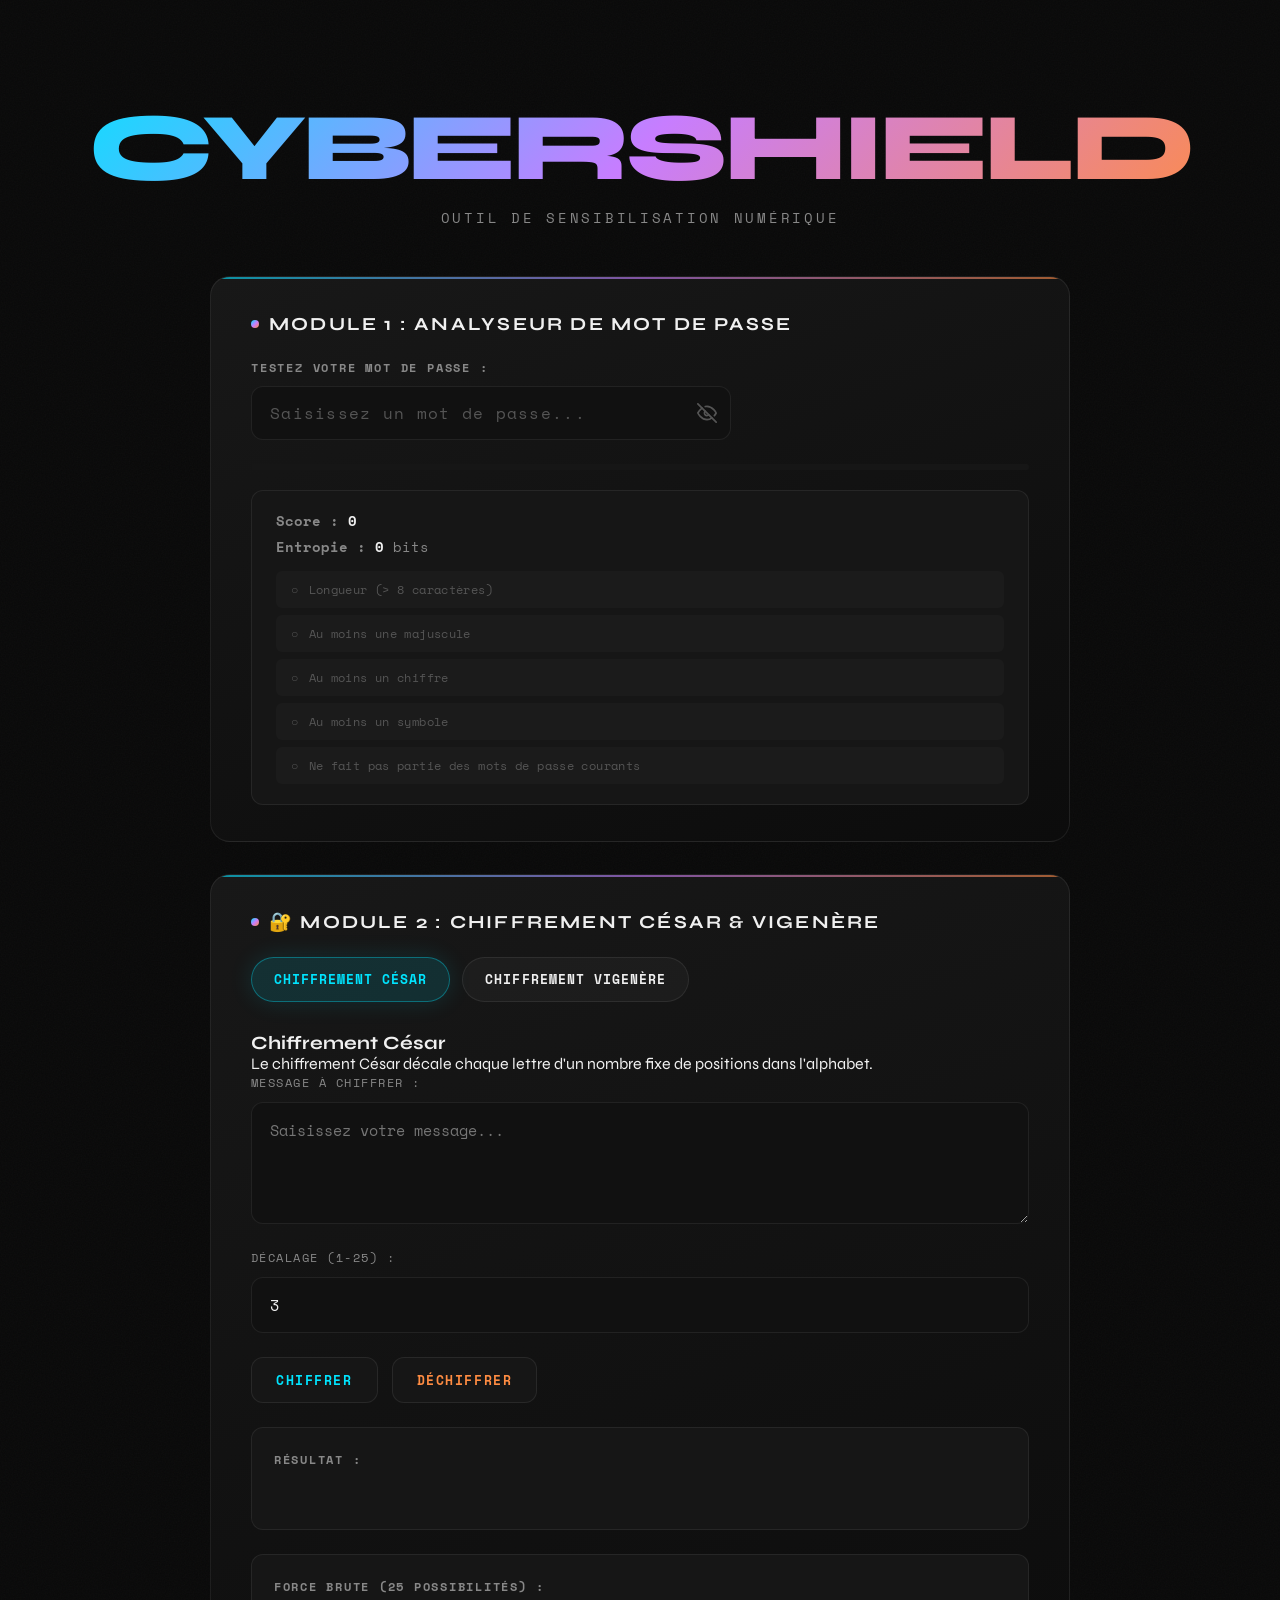
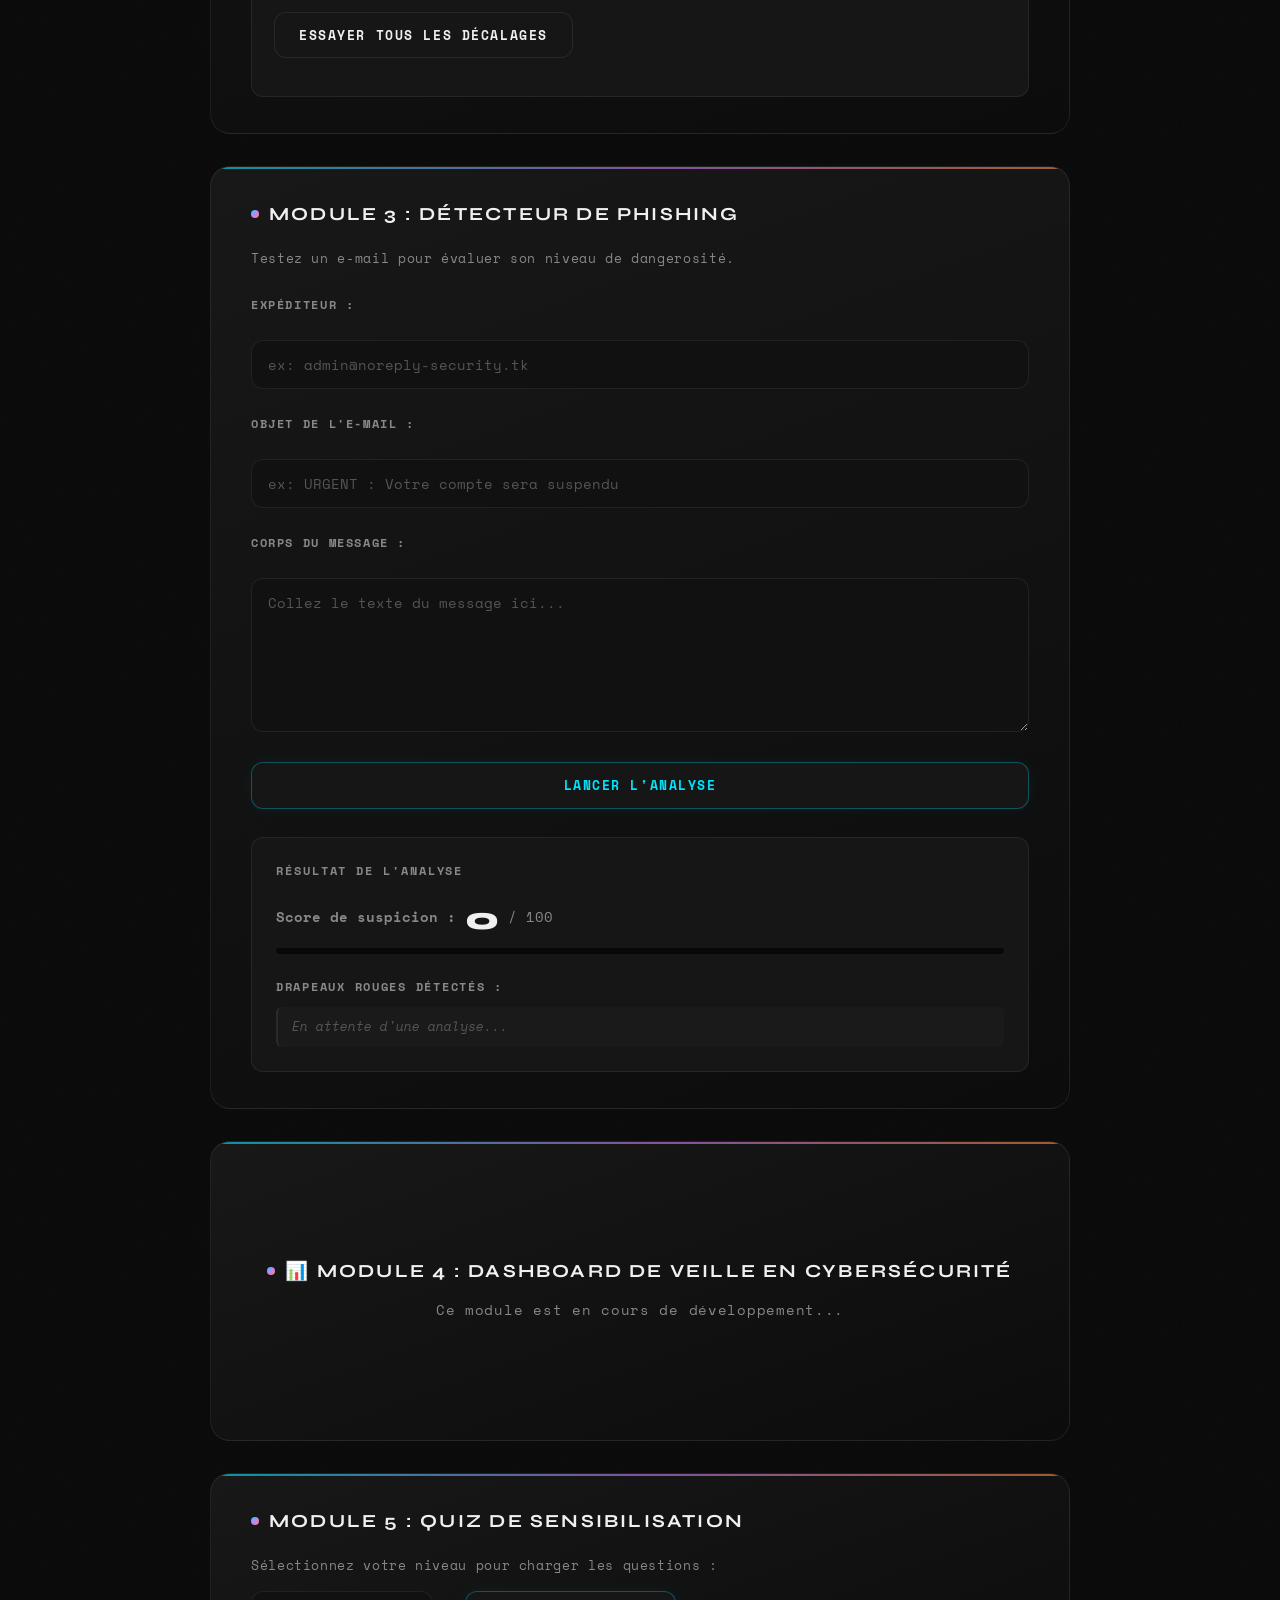
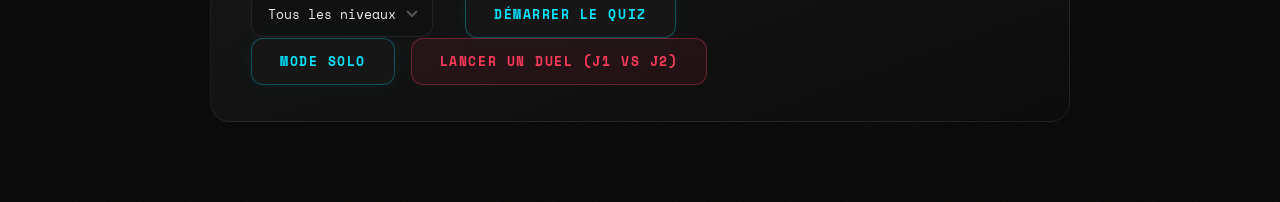
==== commit ab16ff3c: "Add Module 2 cipher and Module 4 dashboard to main with styling" ====
--- a/cybershield/index.html
+++ b/cybershield/index.html
@@ -49,9 +49,70 @@
 </div>
             </section>
 
-        <section id="module-cipher">
-            <h2>Module 2 : Chiffrement César</h2>
-            </section>
+        <section id="module-cipher" class="module-container">
+            <h2>🔐 Module 2 : Chiffrement César & Vigenère</h2>
+            
+            <div class="cipher-tabs">
+                <button class="tab-btn active" data-tab="caesar">Chiffrement César</button>
+                <button class="tab-btn" data-tab="vigenere">Chiffrement Vigenère</button>
+            </div>
+
+            <div id="caesar-tab" class="tab-content active">
+                <h3>Chiffrement César</h3>
+                <p>Le chiffrement César décale chaque lettre d'un nombre fixe de positions dans l'alphabet.</p>
+                
+                <div class="form-group">
+                    <label for="caesar-message">Message à chiffrer :</label>
+                    <textarea id="caesar-message" placeholder="Saisissez votre message..." rows="4"></textarea>
+                </div>
+
+                <div class="form-group">
+                    <label for="caesar-shift">Décalage (1-25) :</label>
+                    <input type="number" id="caesar-shift" min="1" max="25" value="3">
+                </div>
+
+                <div class="button-group">
+                    <button id="caesar-encrypt-btn" class="btn-action btn-encrypt">Chiffrer</button>
+                    <button id="caesar-decrypt-btn" class="btn-action btn-decrypt">Déchiffrer</button>
+                </div>
+
+                <div id="caesar-result" class="result-box">
+                    <h4>Résultat :</h4>
+                    <p id="caesar-output"></p>
+                </div>
+
+                <div id="caesar-bruteforce" class="bruteforce-box">
+                    <h4>Force brute (25 possibilités) :</h4>
+                    <button id="caesar-bruteforce-btn" class="btn-action">Essayer tous les décalages</button>
+                    <div id="caesar-bruteforce-results"></div>
+                </div>
+            </div>
+
+            <div id="vigenere-tab" class="tab-content">
+                <h3>Chiffrement Vigenère</h3>
+                <p>Variante du César utilisant une clé pour des décalages variables.</p>
+                
+                <div class="form-group">
+                    <label for="vigenere-message">Message à chiffrer :</label>
+                    <textarea id="vigenere-message" placeholder="Saisissez votre message..." rows="4"></textarea>
+                </div>
+
+                <div class="form-group">
+                    <label for="vigenere-key">Clé de chiffrement :</label>
+                    <input type="text" id="vigenere-key" placeholder="Ex: SECRET" maxlength="50">
+                </div>
+
+                <div class="button-group">
+                    <button id="vigenere-encrypt-btn" class="btn-action btn-encrypt">Chiffrer</button>
+                    <button id="vigenere-decrypt-btn" class="btn-action btn-decrypt">Déchiffrer</button>
+                </div>
+
+                <div id="vigenere-result" class="result-box">
+                    <h4>Résultat :</h4>
+                    <p id="vigenere-output"></p>
+                </div>
+            </div>
+        </section>
 
         <section id="module-phishing">
     <h2>Module 3 : Détecteur de Phishing</h2>
@@ -91,6 +152,11 @@
         </ul>
     </div>
 </section>
+
+        <section id="module-dashboard" class="module-container">
+            <h2>📊 Module 4 : Dashboard de Veille en Cybersécurité</h2>
+            <p>Ce module est en cours de développement...</p>
+        </section>
 
             <section id="module-quiz">
     <h2>Module 5 : Quiz de Sensibilisation</h2>
@@ -134,6 +200,7 @@
     <script src="js/app.js"></script>
     <script src="js/password.js"></script>
     <script src="js/cipher.js"></script>
+    <script src="js/cipher-dom.js"></script>
     <script src="js/phishingg.js"></script>
     <script src="js/quiz-data.js"></script>
 <script src="js/quiz.js"></script>
--- a/cybershield/style.css
+++ b/cybershield/style.css
@@ -283,6 +283,193 @@
 }
 
 #criteria-list li.valid::before { content: '●'; color: var(--accent-green); }
+
+/* ── MODULE 2 : CIPHER ─────────────────────────────────────────── */
+.cipher-tabs {
+  display: flex;
+  flex-wrap: wrap;
+  gap: 12px;
+  margin-bottom: 30px;
+}
+
+.tab-btn {
+  padding: 12px 22px;
+  border-radius: 999px;
+  border: 1px solid rgba(255, 255, 255, 0.08);
+  background: rgba(255, 255, 255, 0.03);
+  color: var(--text-primary);
+  font-family: var(--font-mono);
+  font-size: 0.8rem;
+  font-weight: 700;
+  letter-spacing: 0.08em;
+  text-transform: uppercase;
+  cursor: pointer;
+  transition: all var(--transition);
+}
+
+.tab-btn.active {
+  background: rgba(0, 229, 255, 0.12);
+  border-color: rgba(0, 229, 255, 0.35);
+  color: var(--accent-cyan);
+  box-shadow: 0 0 24px rgba(0, 229, 255, 0.12);
+}
+
+.tab-btn:hover {
+  transform: translateY(-1px);
+  border-color: var(--border-glow);
+}
+
+.tab-content {
+  display: none;
+  opacity: 0;
+  transform: translateY(10px);
+  transition: opacity var(--transition), transform var(--transition);
+}
+
+.tab-content.active {
+  display: block;
+  opacity: 1;
+  transform: none;
+}
+
+.form-group {
+  margin-bottom: 24px;
+  display: flex;
+  flex-direction: column;
+  gap: 10px;
+}
+
+.form-group label {
+  font-family: var(--font-mono);
+  font-size: 0.78rem;
+  letter-spacing: 0.12em;
+  text-transform: uppercase;
+  color: var(--text-dim);
+}
+
+.form-group input,
+.form-group textarea {
+  width: 100%;
+  background: var(--bg-input);
+  border: 1px solid var(--border-subtle);
+  border-radius: var(--radius-md);
+  color: var(--text-primary);
+  font-family: var(--font-mono);
+  font-size: 0.95rem;
+  padding: 16px 18px;
+  outline: none;
+  transition: border-color var(--transition), box-shadow var(--transition);
+}
+
+.form-group textarea {
+  min-height: 120px;
+  resize: vertical;
+}
+
+.form-group input:focus,
+.form-group textarea:focus {
+  border-color: var(--accent-violet);
+  box-shadow: 0 0 0 3px rgba(199, 125, 255, 0.1);
+}
+
+.button-group {
+  display: flex;
+  flex-wrap: wrap;
+  gap: 14px;
+  margin-top: 12px;
+}
+
+.btn-action {
+  padding: 12px 24px;
+  font-family: var(--font-mono);
+  font-size: 0.82rem;
+  font-weight: 700;
+  letter-spacing: 0.12em;
+  text-transform: uppercase;
+  background: var(--bg-elevated);
+  border: 1px solid rgba(255, 255, 255, 0.08);
+  color: var(--text-primary);
+  border-radius: var(--radius-md);
+  cursor: pointer;
+  transition: all var(--transition);
+}
+
+.btn-action:hover {
+  transform: translateY(-1px);
+  border-color: var(--accent-cyan);
+  box-shadow: 0 0 24px rgba(0, 229, 255, 0.08);
+}
+
+.btn-encrypt { color: var(--accent-cyan); }
+.btn-decrypt { color: var(--accent-orange); }
+
+#caesar-result,
+#vigenere-result,
+#caesar-bruteforce {
+  background: var(--bg-elevated);
+  border: 1px solid var(--border-subtle);
+  border-radius: var(--radius-md);
+  padding: 22px;
+  margin-top: 24px;
+}
+
+#caesar-result h4,
+#vigenere-result h4,
+#caesar-bruteforce h4 {
+  font-size: 0.78rem;
+  font-family: var(--font-mono);
+  letter-spacing: 0.14em;
+  text-transform: uppercase;
+  color: var(--text-dim);
+  margin-bottom: 16px;
+}
+
+#caesar-output,
+#vigenere-output {
+  min-height: 1.4rem;
+  color: var(--text-primary);
+  font-family: var(--font-mono);
+}
+
+#caesar-bruteforce-results {
+  display: flex;
+  flex-direction: column;
+  gap: 12px;
+  margin-top: 16px;
+}
+
+.bruteforce-item {
+  padding: 14px 16px;
+  border-radius: var(--radius-sm);
+  border: 1px solid rgba(255, 255, 255, 0.06);
+  background: rgba(255, 255, 255, 0.02);
+  color: var(--text-muted);
+  font-family: var(--font-mono);
+  font-size: 0.82rem;
+}
+
+/* ── MODULE 4 : DASHBOARD ────────────────────────────────────────– */
+#module-dashboard {
+  text-align: center;
+  padding: 48px 40px;
+  min-height: 300px;
+  display: flex;
+  flex-direction: column;
+  align-items: center;
+  justify-content: center;
+}
+
+#module-dashboard h2 {
+  margin-bottom: 16px;
+}
+
+#module-dashboard p {
+  font-family: var(--font-mono);
+  font-size: 0.9rem;
+  color: var(--text-dim);
+  letter-spacing: 0.05em;
+  line-height: 1.6;
+}
 
 /* ── MODULE 3 : PHISHING ────────────────────────────────────────── */
 
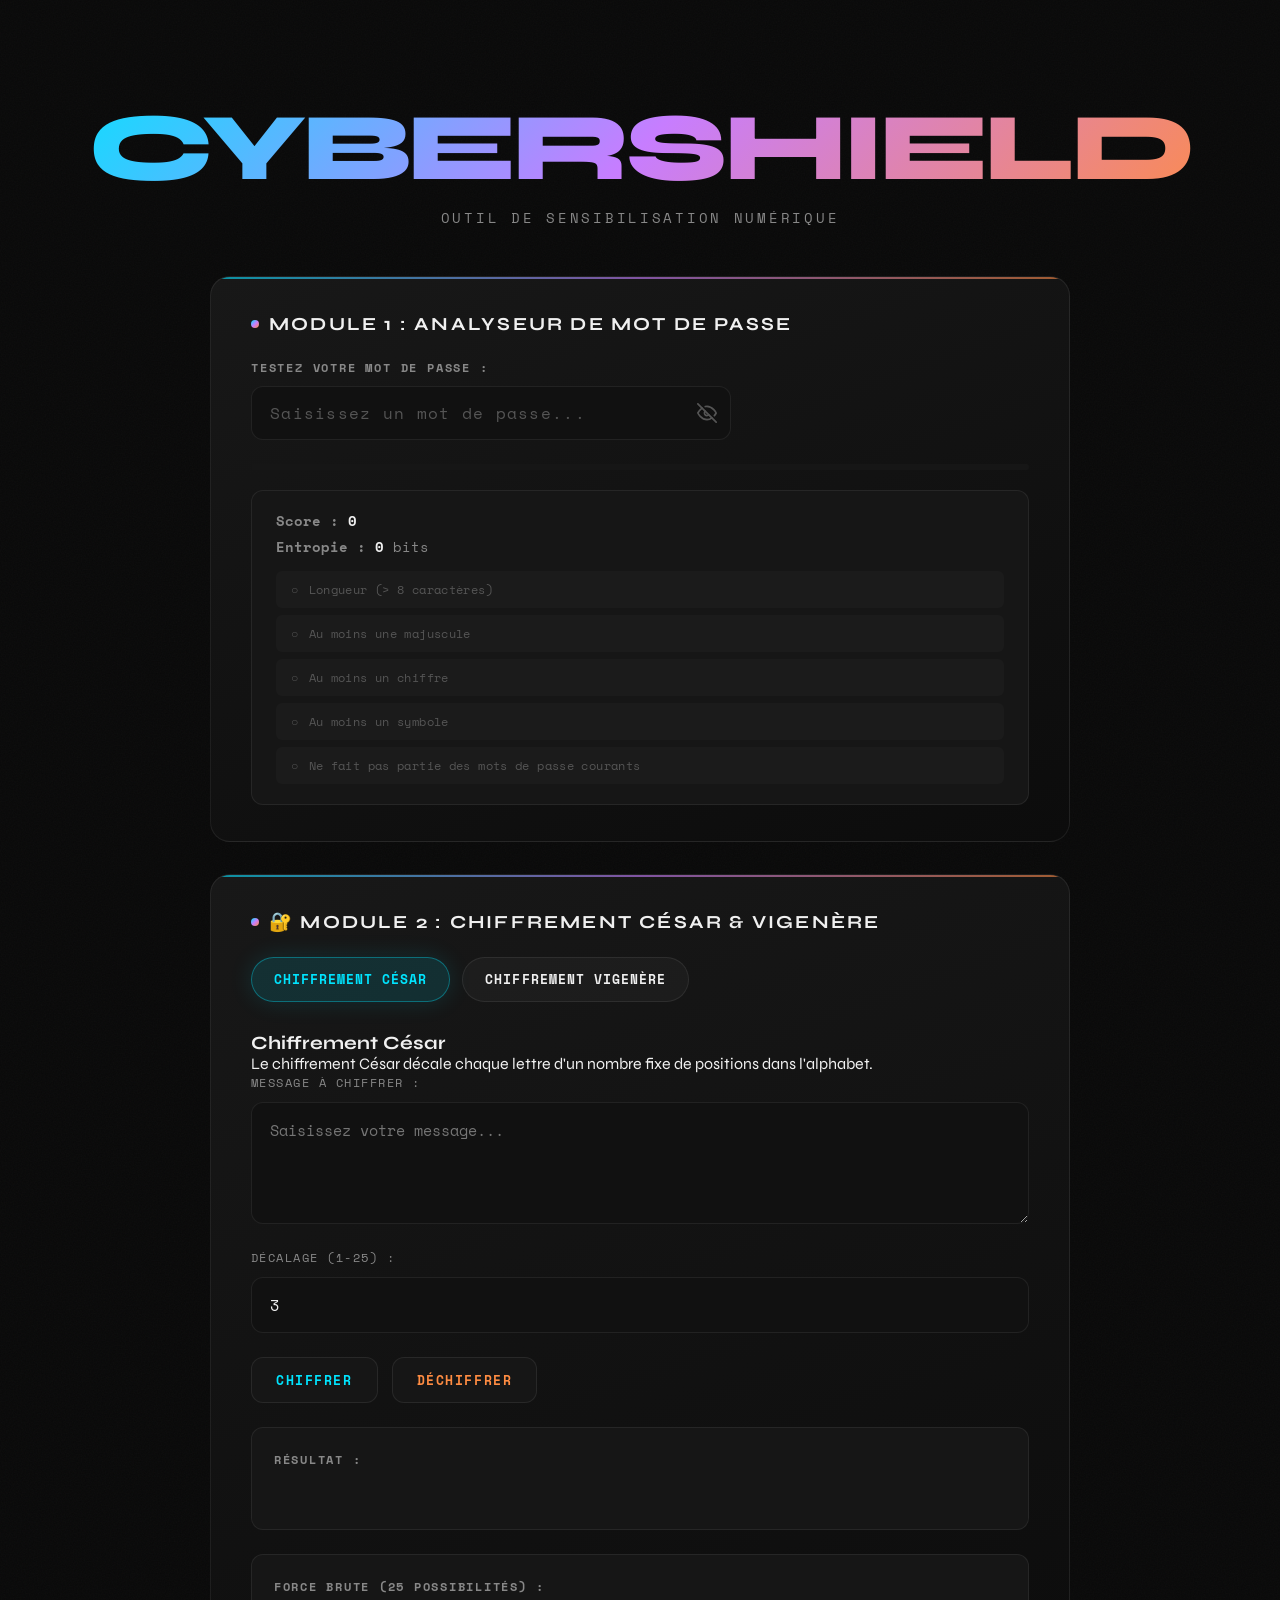
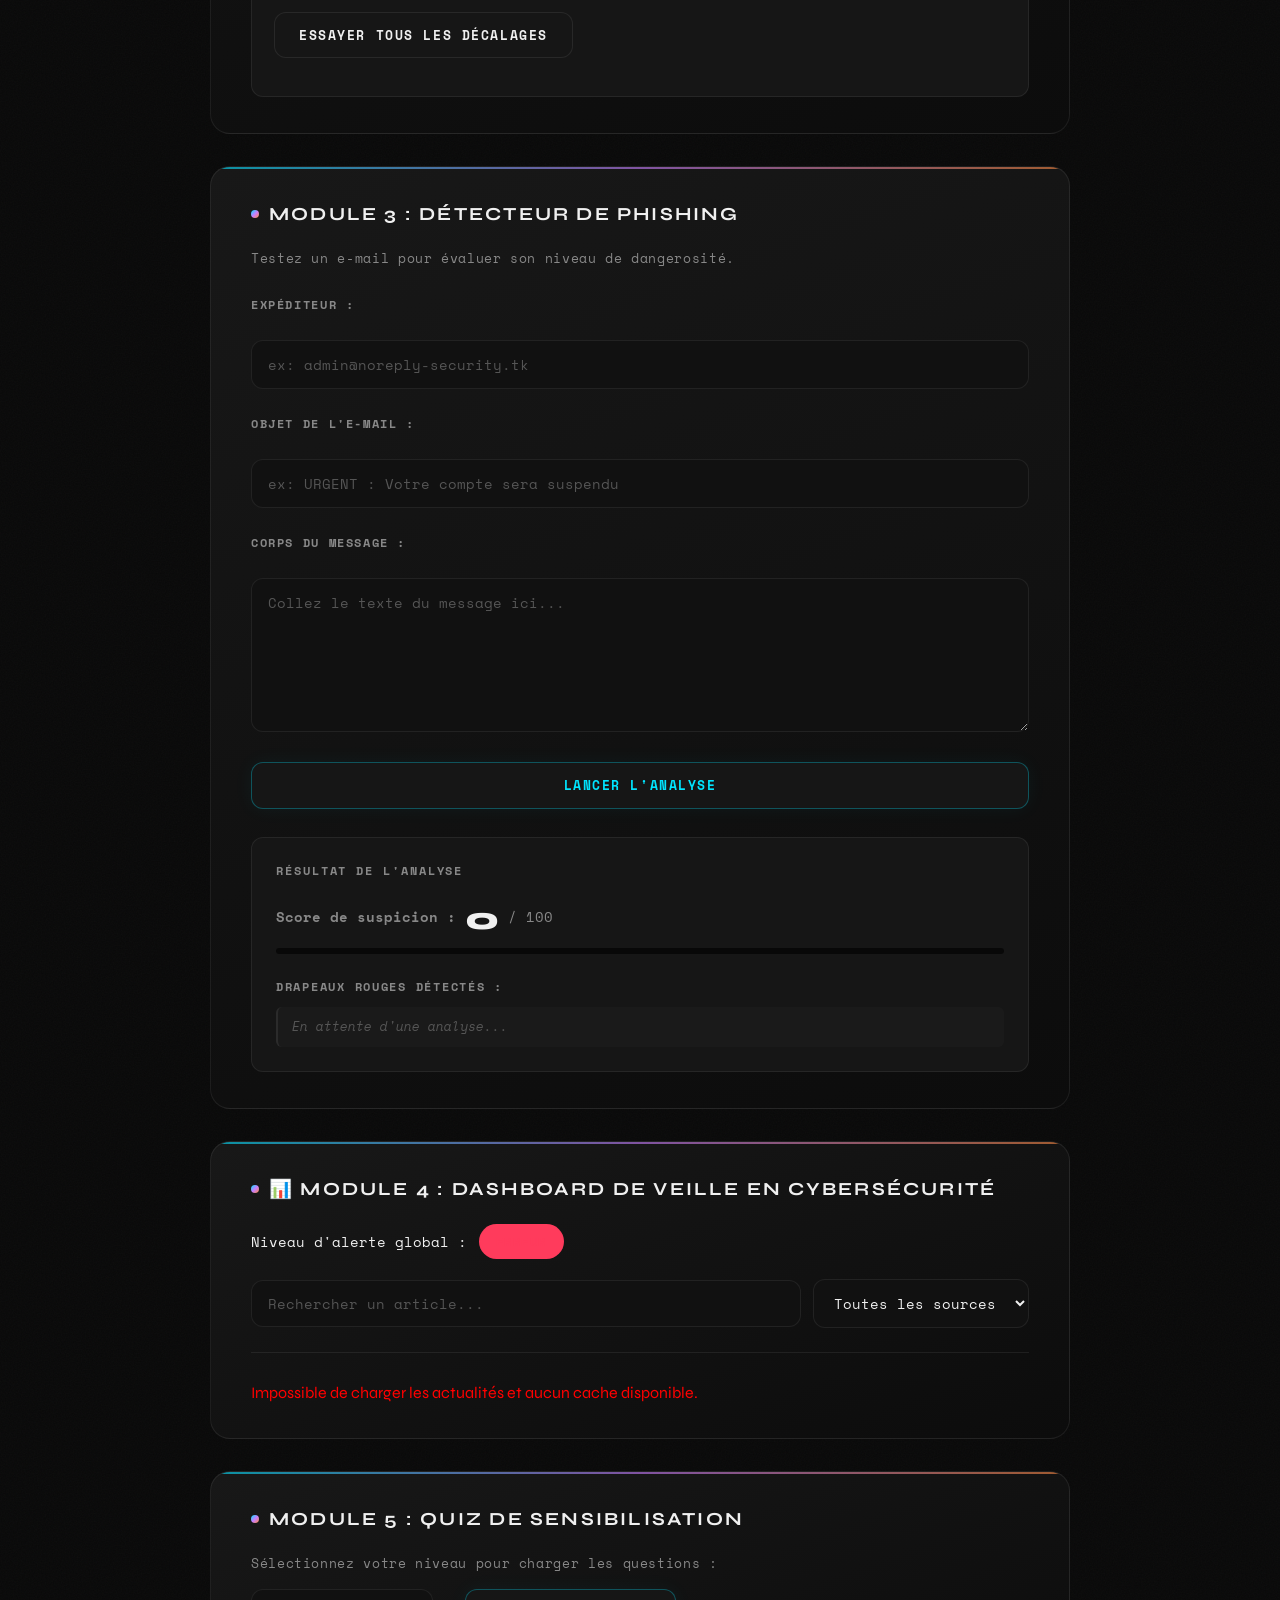
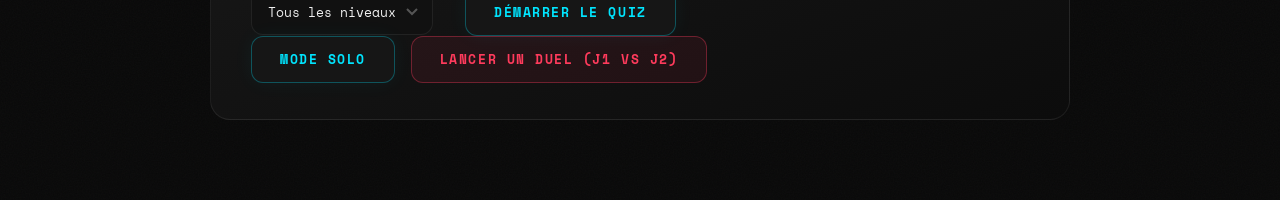
==== commit 8359c1e8: "Add Module 4 Dashboard from module4 branch with API integration and localStorage" ====
--- a/cybershield/index.html
+++ b/cybershield/index.html
@@ -155,7 +155,23 @@
 
         <section id="module-dashboard" class="module-container">
             <h2>📊 Module 4 : Dashboard de Veille en Cybersécurité</h2>
-            <p>Ce module est en cours de développement...</p>
+            
+            <div class="dashboard-header">
+                <div class="alert-level">
+                    Niveau d'alerte global : <span id="alert-badge" class="badge bg-green">Calcul en cours...</span>
+                </div>
+                
+                <div class="dashboard-controls">
+                    <input type="text" id="search-news" placeholder="Rechercher un article...">
+                    <select id="filter-category">
+                        <option value="all">Toutes les sources</option>
+                    </select>
+                </div>
+            </div>
+
+            <div id="news-container" class="news-grid">
+                <p>Chargement des actualités...</p>
+            </div>
         </section>
 
             <section id="module-quiz">
@@ -202,6 +218,7 @@
     <script src="js/cipher.js"></script>
     <script src="js/cipher-dom.js"></script>
     <script src="js/phishingg.js"></script>
+    <script src="js/dashboard.js"></script>
     <script src="js/quiz-data.js"></script>
 <script src="js/quiz.js"></script>
 </body>
--- a/cybershield/style.css
+++ b/cybershield/style.css
@@ -450,25 +450,182 @@
 
 /* ── MODULE 4 : DASHBOARD ────────────────────────────────────────– */
 #module-dashboard {
-  text-align: center;
-  padding: 48px 40px;
-  min-height: 300px;
+  text-align: left;
+}
+
+.dashboard-header {
   display: flex;
   flex-direction: column;
+  gap: 20px;
+  margin-bottom: 30px;
+  padding-bottom: 24px;
+  border-bottom: 1px solid var(--border-subtle);
+}
+
+.alert-level {
+  font-family: var(--font-mono);
+  font-size: 0.9rem;
+  color: var(--text-primary);
+  display: flex;
   align-items: center;
-  justify-content: center;
-}
-
-#module-dashboard h2 {
-  margin-bottom: 16px;
-}
-
-#module-dashboard p {
-  font-family: var(--font-mono);
-  font-size: 0.9rem;
-  color: var(--text-dim);
-  letter-spacing: 0.05em;
+  gap: 12px;
+}
+
+.badge {
+  display: inline-block;
+  padding: 8px 16px;
+  font-family: var(--font-mono);
+  font-size: 0.75rem;
+  font-weight: 700;
+  letter-spacing: 0.12em;
+  text-transform: uppercase;
+  border-radius: 999px;
+  white-space: nowrap;
+}
+
+.badge.bg-green {
+  background: rgba(57, 255, 136, 0.15);
+  color: var(--accent-green);
+  border: 1px solid rgba(57, 255, 136, 0.3);
+}
+
+.badge.bg-orange {
+  background: rgba(255, 140, 66, 0.15);
+  color: var(--accent-orange);
+  border: 1px solid rgba(255, 140, 66, 0.3);
+}
+
+.badge.bg-red {
+  background: rgba(255, 59, 92, 0.15);
+  color: var(--accent-red);
+  border: 1px solid rgba(255, 59, 92, 0.3);
+}
+
+.dashboard-controls {
+  display: flex;
+  flex-wrap: wrap;
+  gap: 12px;
+  align-items: center;
+}
+
+#search-news {
+  flex: 1;
+  min-width: 200px;
+  padding: 12px 16px;
+  font-family: var(--font-mono);
+  font-size: 0.88rem;
+  background: var(--bg-input);
+  border: 1px solid var(--border-subtle);
+  border-radius: var(--radius-md);
+  color: var(--text-primary);
+  outline: none;
+  transition: border-color var(--transition), box-shadow var(--transition);
+}
+
+#search-news::placeholder { color: var(--text-muted); }
+
+#search-news:focus {
+  border-color: var(--accent-cyan);
+  box-shadow: 0 0 0 3px rgba(0, 229, 255, 0.1);
+}
+
+#filter-category {
+  padding: 12px 16px;
+  font-family: var(--font-mono);
+  font-size: 0.88rem;
+  background: var(--bg-input);
+  border: 1px solid var(--border-subtle);
+  border-radius: var(--radius-md);
+  color: var(--text-primary);
+  cursor: pointer;
+  outline: none;
+  transition: border-color var(--transition);
+}
+
+#filter-category:focus { border-color: var(--accent-cyan); }
+
+.news-grid {
+  display: flex;
+  flex-direction: column;
+  gap: 16px;
+}
+
+.news-card {
+  padding: 20px 24px;
+  background: var(--bg-elevated);
+  border: 1px solid var(--border-subtle);
+  border-radius: var(--radius-md);
+  transition: all var(--transition);
+}
+
+.news-card:hover {
+  border-color: var(--border-glow);
+  box-shadow: 0 0 24px rgba(0, 229, 255, 0.08);
+}
+
+.news-card h3 {
+  font-size: 0.95rem;
+  font-weight: 700;
+  color: var(--text-primary);
+  margin-bottom: 12px;
+  line-height: 1.5;
+  display: flex;
+  align-items: start;
+  gap: 10px;
+  flex-wrap: wrap;
+}
+
+.badge-new {
+  display: inline-block;
+  padding: 4px 10px;
+  font-family: var(--font-mono);
+  font-size: 0.7rem;
+  font-weight: 800;
+  text-transform: uppercase;
+  letter-spacing: 0.1em;
+  background: rgba(0, 229, 255, 0.2);
+  color: var(--accent-cyan);
+  border-radius: 4px;
+  white-space: nowrap;
+}
+
+.news-meta {
+  display: flex;
+  gap: 20px;
+  margin-bottom: 14px;
+  font-family: var(--font-mono);
+  font-size: 0.78rem;
+  color: var(--text-dim);
+}
+
+.news-meta strong { color: var(--text-muted); }
+
+.news-card p {
+  font-size: 0.88rem;
+  color: var(--text-muted);
   line-height: 1.6;
+  margin-bottom: 14px;
+}
+
+.news-card a {
+  display: inline-block;
+  padding: 8px 16px;
+  font-family: var(--font-mono);
+  font-size: 0.75rem;
+  font-weight: 700;
+  letter-spacing: 0.1em;
+  text-transform: uppercase;
+  color: var(--accent-cyan);
+  border: 1px solid rgba(0, 229, 255, 0.3);
+  border-radius: var(--radius-sm);
+  text-decoration: none;
+  transition: all var(--transition);
+}
+
+.news-card a:hover {
+  background: rgba(0, 229, 255, 0.1);
+  border-color: var(--accent-cyan);
+  box-shadow: 0 0 12px rgba(0, 229, 255, 0.15);
 }
 
 /* ── MODULE 3 : PHISHING ────────────────────────────────────────── */
